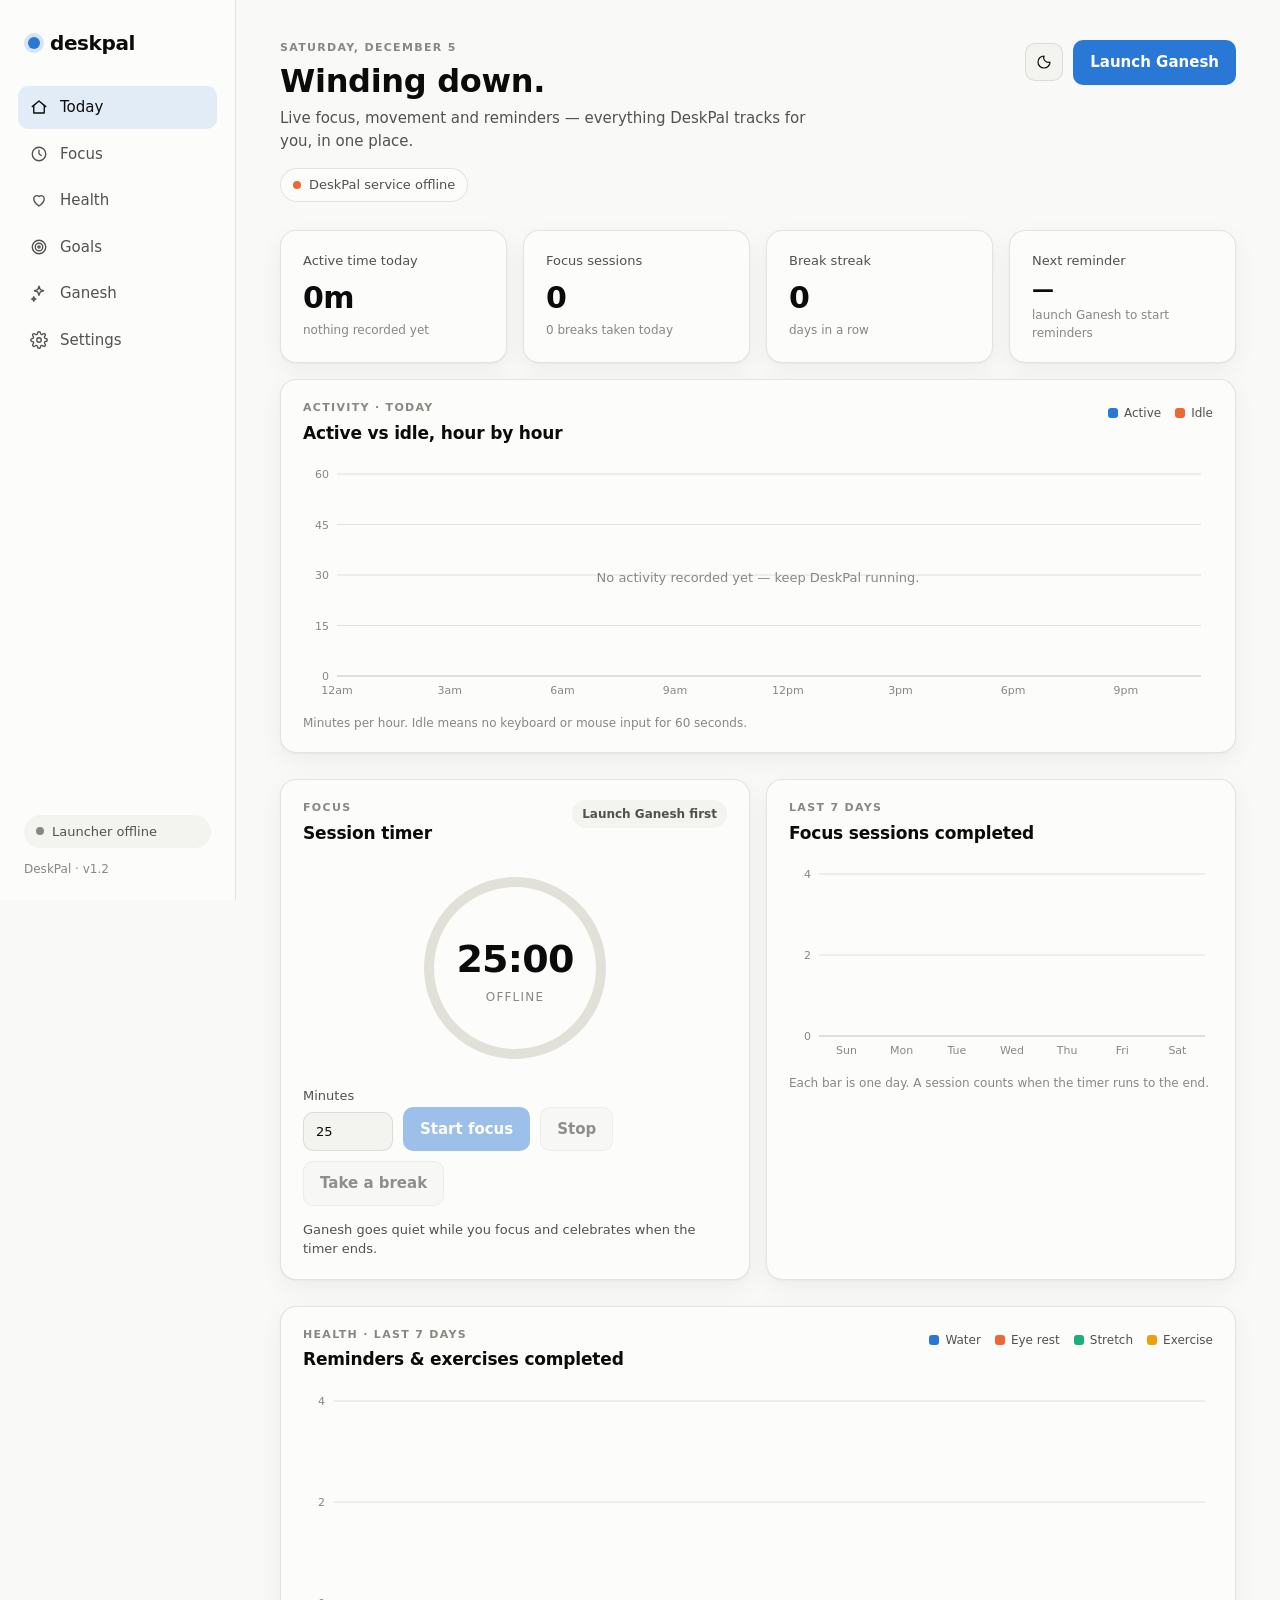
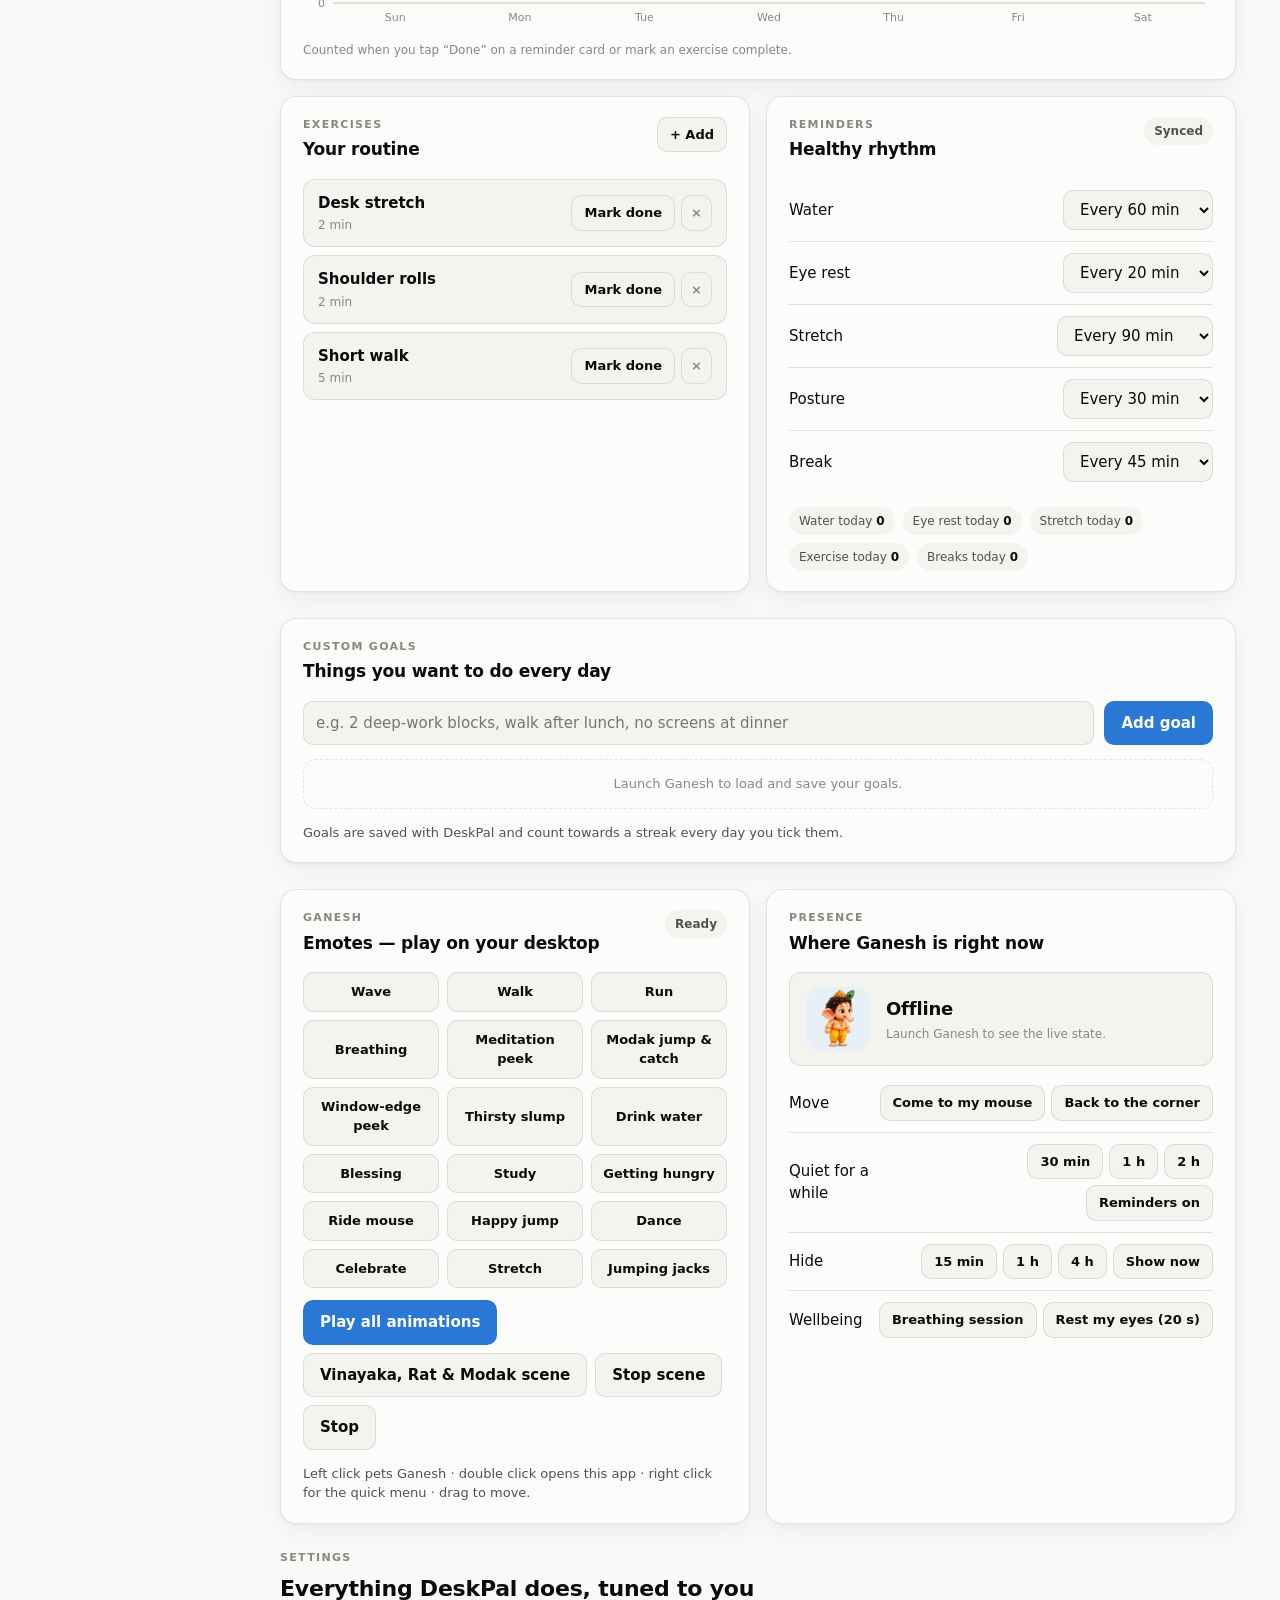
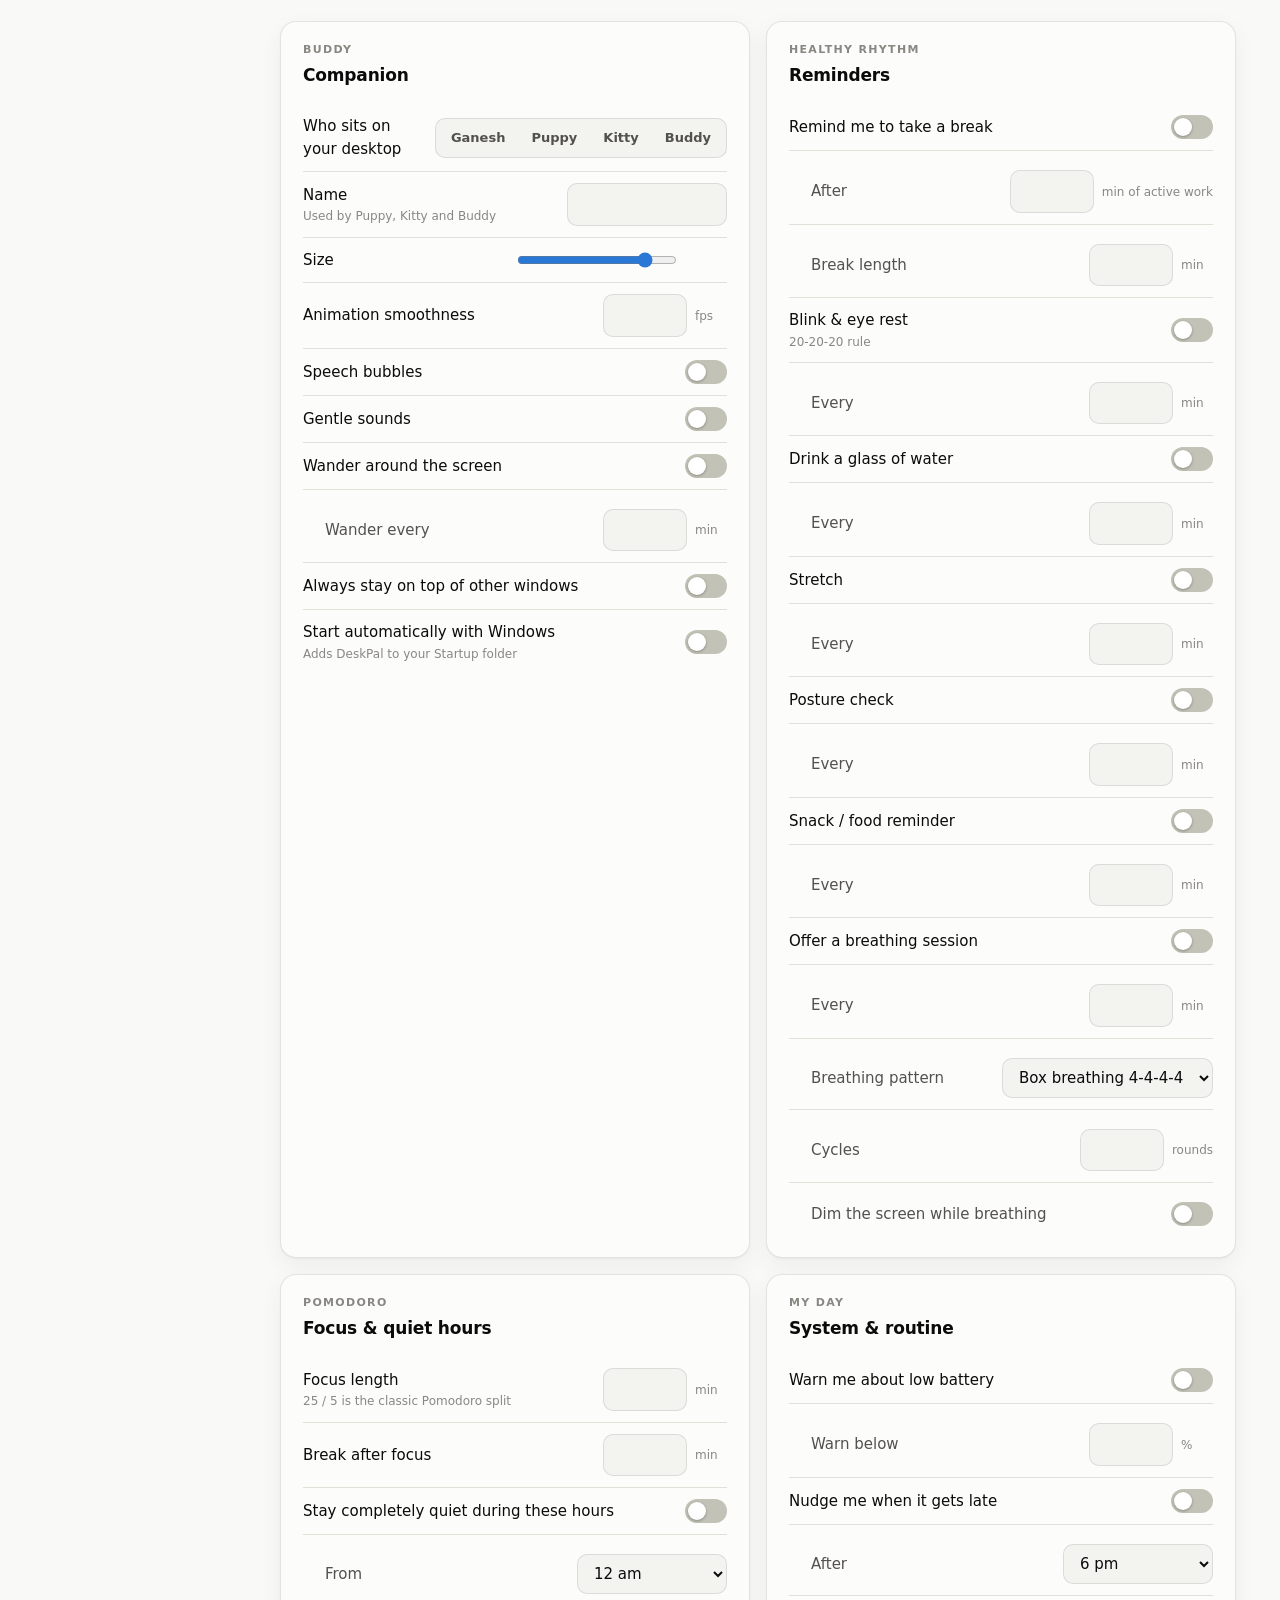
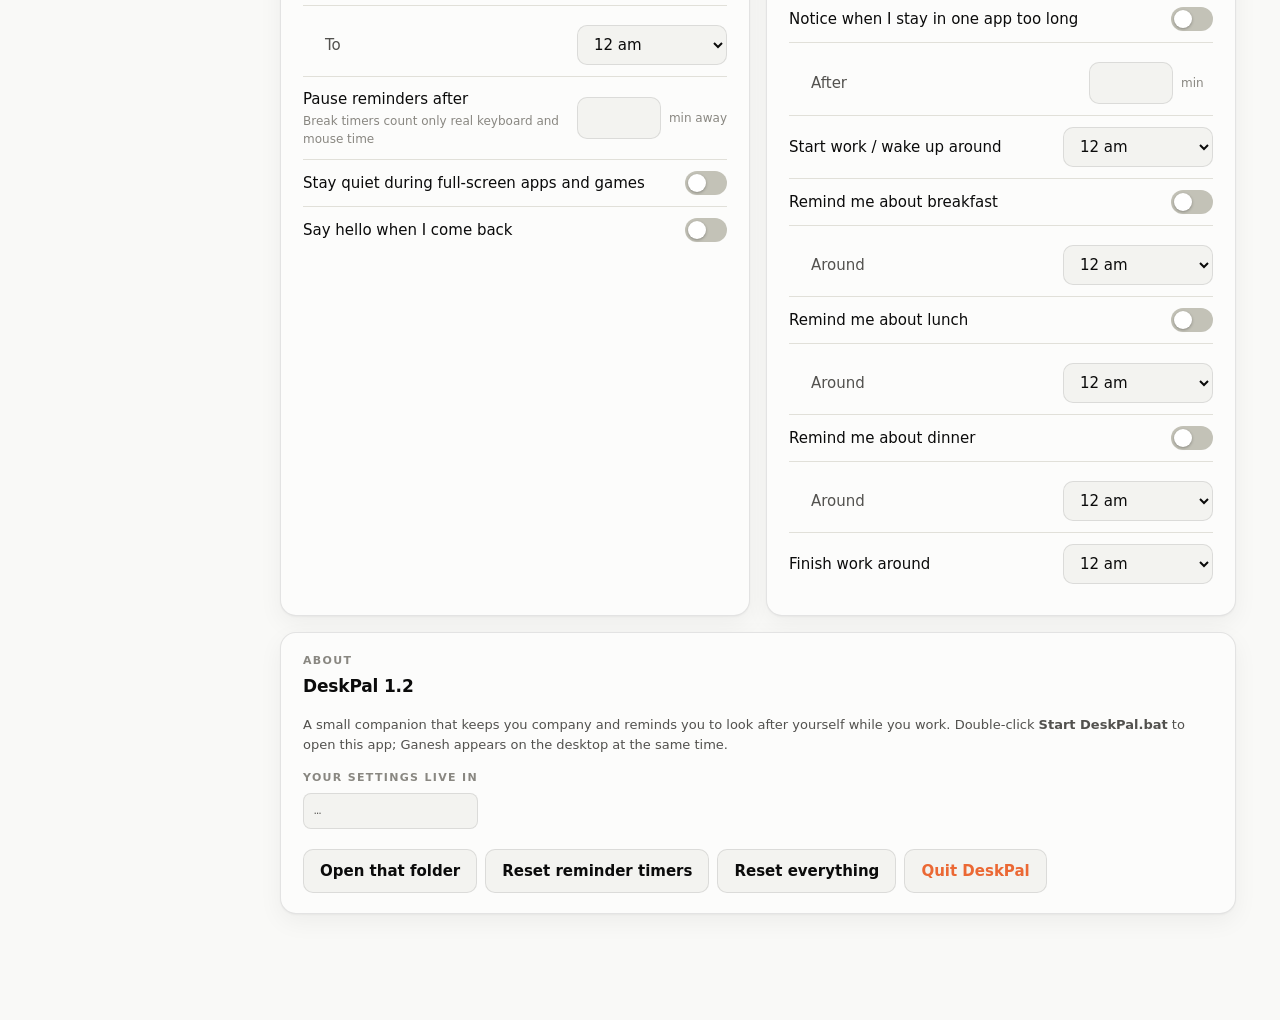
==== deskpal_dashboard.html @ 5acfa7ef "DeskPal 1.2 — real-time app window, settings page, reliability fixes - Start DeskPal.bat opens the d" ====
<!doctype html>
<html lang="en">
<head>
<meta charset="utf-8">
<meta name="viewport" content="width=device-width,initial-scale=1">
<meta name="color-scheme" content="light dark">
<title>DeskPal</title>
<link rel="stylesheet" href="deskpal_dashboard.css">
<script src="deskpal_dashboard.js" defer></script>
</head>
<body>

<aside class="side">
  <a href="#today" class="brand"><span class="brand-dot"></span>deskpal</a>
  <nav class="nav" id="nav">
    <a class="active" href="#today"><svg viewBox="0 0 24 24"><path d="M3 11.5 12 4l9 7.5"/><path d="M5 10v10h14V10"/></svg>Today</a>
    <a href="#focus"><svg viewBox="0 0 24 24"><circle cx="12" cy="12" r="9"/><path d="M12 7v5l3 2"/></svg>Focus</a>
    <a href="#health"><svg viewBox="0 0 24 24"><path d="M12 20s-7-4.5-7-10a4 4 0 0 1 7-2.5A4 4 0 0 1 19 10c0 5.5-7 10-7 10z"/></svg>Health</a>
    <a href="#goals"><svg viewBox="0 0 24 24"><circle cx="12" cy="12" r="9"/><circle cx="12" cy="12" r="5"/><circle cx="12" cy="12" r="1.5"/></svg>Goals</a>
    <a href="#companion"><svg viewBox="0 0 24 24"><path d="M12 3l1.8 4.6L18 9l-4.2 1.4L12 15l-1.8-4.6L6 9l4.2-1.4z"/><path d="M5 17l.9 2.1L8 20l-2.1.9L5 23l-.9-2.1L2 20l2.1-.9z"/></svg>Ganesh</a>
    <a href="#settings"><svg viewBox="0 0 24 24"><circle cx="12" cy="12" r="3"/><path d="M19.4 15a1.7 1.7 0 0 0 .3 1.8l.1.1a2 2 0 1 1-2.8 2.8l-.1-.1a1.7 1.7 0 0 0-1.8-.3 1.7 1.7 0 0 0-1 1.5V21a2 2 0 1 1-4 0v-.1a1.7 1.7 0 0 0-1.1-1.5 1.7 1.7 0 0 0-1.8.3l-.1.1a2 2 0 1 1-2.8-2.8l.1-.1a1.7 1.7 0 0 0 .3-1.8 1.7 1.7 0 0 0-1.5-1H3a2 2 0 1 1 0-4h.1a1.7 1.7 0 0 0 1.5-1.1 1.7 1.7 0 0 0-.3-1.8l-.1-.1a2 2 0 1 1 2.8-2.8l.1.1a1.7 1.7 0 0 0 1.8.3H9a1.7 1.7 0 0 0 1-1.5V3a2 2 0 1 1 4 0v.1a1.7 1.7 0 0 0 1 1.5 1.7 1.7 0 0 0 1.8-.3l.1-.1a2 2 0 1 1 2.8 2.8l-.1.1a1.7 1.7 0 0 0-.3 1.8V9a1.7 1.7 0 0 0 1.5 1H21a2 2 0 1 1 0 4h-.1a1.7 1.7 0 0 0-1.5 1z"/></svg>Settings</a>
  </nav>
  <div class="side-foot">
    <div class="live-pill" id="livePill"><span class="dot"></span><span id="liveText">Connecting…</span></div>
    <p class="version">DeskPal · v<span id="sideVersion">1.2</span></p>
  </div>
</aside>

<main class="main">

  <header class="top">
    <div>
      <p class="eyebrow" id="dateLine">Today</p>
      <h1 id="greeting">Good day.</h1>
      <p class="sub">Live focus, movement and reminders — everything DeskPal tracks for you, in one place.</p>
      <div class="live-strip" id="liveStrip" aria-live="polite">
        <span class="live-item" id="lsState"><i class="ls-dot"></i><span>Connecting to DeskPal…</span></span>
        <span class="live-item" id="lsNext" hidden></span>
        <span class="live-item" id="lsIdle" hidden></span>
        <span class="live-item" id="lsFocus" hidden></span>
      </div>
    </div>
    <div class="top-actions">
      <button class="btn ghost" id="themeToggle" title="Toggle light / dark"><svg viewBox="0 0 24 24"><path d="M12 3a9 9 0 1 0 9 9 7 7 0 0 1-9-9z"/></svg></button>
      <button class="btn primary" id="launch">Launch Ganesh</button>
    </div>
  </header>

  <!-- ─── TODAY ─────────────────────────────────────────────── -->
  <section id="today" class="section">
    <div class="tiles">
      <article class="tile">
        <span class="tile-label">Active time today</span>
        <b class="tile-value" id="tActive">0m</b>
        <small class="tile-foot" id="tActiveFoot">of 0m at the desk</small>
      </article>
      <article class="tile">
        <span class="tile-label">Focus sessions</span>
        <b class="tile-value" id="tFocus">0</b>
        <small class="tile-foot" id="tFocusFoot">completed today</small>
      </article>
      <article class="tile">
        <span class="tile-label">Break streak</span>
        <b class="tile-value" id="tStreak">0</b>
        <small class="tile-foot">days in a row</small>
      </article>
      <article class="tile">
        <span class="tile-label">Next reminder</span>
        <b class="tile-value tile-value-sm" id="tNext">—</b>
        <small class="tile-foot" id="tNextFoot">waiting for DeskPal</small>
      </article>
    </div>

    <article class="panel">
      <div class="panel-head">
        <div>
          <p class="eyebrow">ACTIVITY · TODAY</p>
          <h2>Active vs idle, hour by hour</h2>
        </div>
        <div class="legend" id="activityLegend">
          <span><i style="--c:var(--s1)"></i>Active</span>
          <span><i style="--c:var(--s2)"></i>Idle</span>
        </div>
      </div>
      <div class="chart" id="activityChart" role="img" aria-label="Active versus idle minutes per hour today"></div>
      <div class="chart-foot" id="activityFoot">Minutes per hour. Idle means no keyboard or mouse input for 60 seconds.</div>
    </article>
  </section>

  <!-- ─── FOCUS ─────────────────────────────────────────────── -->
  <section id="focus" class="section">
    <div class="grid-2">
      <article class="panel focus-panel">
        <div class="panel-head">
          <div>
            <p class="eyebrow">FOCUS</p>
            <h2>Session timer</h2>
          </div>
          <span class="status-chip" id="focusStatus">Idle</span>
        </div>
        <div class="ring-wrap">
          <svg class="ring" viewBox="0 0 200 200" aria-hidden="true">
            <circle class="ring-track" cx="100" cy="100" r="86"/>
            <circle class="ring-fill" id="ringFill" cx="100" cy="100" r="86"/>
          </svg>
          <div class="ring-center">
            <b id="ringTime">25:00</b>
            <small id="ringLabel">ready</small>
          </div>
        </div>
        <div class="focus-controls">
          <label class="field">Minutes
            <input id="focusMinutes" type="number" min="5" max="120" step="5" value="25">
          </label>
          <button class="btn primary" id="focusStart">Start focus</button>
          <button class="btn ghost" id="focusStop" disabled>Stop</button>
          <button class="btn ghost" id="breakStart">Take a break</button>
        </div>
        <p class="hint" id="focusHint">Ganesh goes quiet while you focus and celebrates when the timer ends.</p>
      </article>

      <article class="panel">
        <div class="panel-head">
          <div>
            <p class="eyebrow">LAST 7 DAYS</p>
            <h2>Focus sessions completed</h2>
          </div>
        </div>
        <div class="chart chart-sm" id="focusChart" role="img" aria-label="Focus sessions completed per day, last seven days"></div>
        <div class="chart-foot">Each bar is one day. A session counts when the timer runs to the end.</div>
      </article>
    </div>
  </section>

  <!-- ─── HEALTH ────────────────────────────────────────────── -->
  <section id="health" class="section">
    <article class="panel">
      <div class="panel-head">
        <div>
          <p class="eyebrow">HEALTH · LAST 7 DAYS</p>
          <h2>Reminders & exercises completed</h2>
        </div>
        <div class="legend">
          <span><i style="--c:var(--s1)"></i>Water</span>
          <span><i style="--c:var(--s2)"></i>Eye rest</span>
          <span><i style="--c:var(--s3)"></i>Stretch</span>
          <span><i style="--c:var(--s4)"></i>Exercise</span>
        </div>
      </div>
      <div class="chart" id="healthChart" role="img" aria-label="Water, eye rest, stretch and exercise completions per day, last seven days"></div>
      <div class="chart-foot">Counted when you tap “Done” on a reminder card or mark an exercise complete.</div>
    </article>

    <div class="grid-2">
      <article class="panel">
        <div class="panel-head">
          <div>
            <p class="eyebrow">EXERCISES</p>
            <h2>Your routine</h2>
          </div>
          <button class="btn ghost sm" id="addExercise">+ Add</button>
        </div>
        <div id="exerciseList" class="list"></div>
      </article>

      <article class="panel">
        <div class="panel-head">
          <div>
            <p class="eyebrow">REMINDERS</p>
            <h2>Healthy rhythm</h2>
          </div>
          <span class="status-chip" id="reminderStatus">Synced</span>
        </div>
        <div class="rows">
          <label class="row"><span>Water</span><select data-reminder="Water"><option value="30">Every 30 min</option><option value="45">Every 45 min</option><option value="60" selected>Every 60 min</option><option value="90">Every 90 min</option></select></label>
          <label class="row"><span>Eye rest</span><select data-reminder="Eye rest"><option value="20" selected>Every 20 min</option><option value="30">Every 30 min</option><option value="45">Every 45 min</option><option value="60">Every 60 min</option></select></label>
          <label class="row"><span>Stretch</span><select data-reminder="Stretch"><option value="45">Every 45 min</option><option value="60">Every 60 min</option><option value="90" selected>Every 90 min</option><option value="120">Every 120 min</option></select></label>
          <label class="row"><span>Posture</span><select data-reminder="Posture"><option value="20">Every 20 min</option><option value="30" selected>Every 30 min</option><option value="45">Every 45 min</option><option value="60">Every 60 min</option></select></label>
          <label class="row"><span>Break</span><select data-reminder="Break"><option value="30">Every 30 min</option><option value="45" selected>Every 45 min</option><option value="60">Every 60 min</option><option value="90">Every 90 min</option></select></label>
        </div>
        <div class="today-counts" id="todayCounts"></div>
      </article>
    </div>
  </section>

  <!-- ─── GOALS ─────────────────────────────────────────────── -->
  <section id="goals" class="section">
    <article class="panel">
      <div class="panel-head">
        <div>
          <p class="eyebrow">CUSTOM GOALS</p>
          <h2>Things you want to do every day</h2>
        </div>
        <span class="status-chip" id="goalStatus"></span>
      </div>
      <form class="goal-form" id="goalForm">
        <input id="goalName" maxlength="60" placeholder="e.g. 2 deep-work blocks, walk after lunch, no screens at dinner" required>
        <button class="btn primary" type="submit">Add goal</button>
      </form>
      <div id="goalList" class="list"></div>
      <p class="hint">Goals are saved with DeskPal and count towards a streak every day you tick them.</p>
    </article>
  </section>

  <!-- ─── COMPANION ─────────────────────────────────────────── -->
  <section id="companion" class="section">
    <div class="grid-2">
      <article class="panel">
        <div class="panel-head">
          <div>
            <p class="eyebrow">GANESH</p>
            <h2>Emotes — play on your desktop</h2>
          </div>
          <span class="status-chip" id="actionStatus">Ready</span>
        </div>
        <div class="actions emote-grid">
          <button class="btn ghost" data-emote="wave">Wave</button>
          <button class="btn ghost" data-emote="walk">Walk</button>
          <button class="btn ghost" data-emote="run">Run</button>
          <button class="btn ghost" data-emote="breathe_cycle">Breathing</button>
          <button class="btn ghost" data-emote="meditation_peek">Meditation peek</button>
          <button class="btn ghost" data-emote="laddu">Modak jump &amp; catch</button>
          <button class="btn ghost" data-emote="window_peek">Window-edge peek</button>
          <button class="btn ghost" data-emote="water_slump">Thirsty slump</button>
          <button class="btn ghost" data-emote="drink_water">Drink water</button>
          <button class="btn ghost" data-emote="bless_cycle">Blessing</button>
          <button class="btn ghost" data-emote="study_cycle">Study</button>
          <button class="btn ghost" data-emote="hungry">Getting hungry</button>
          <button class="btn ghost" data-emote="mouse_ride">Ride mouse</button>
          <button class="btn ghost" data-emote="happy_jump">Happy jump</button>
          <button class="btn ghost" data-emote="dance">Dance</button>
          <button class="btn ghost" data-emote="celebrate">Celebrate</button>
          <button class="btn ghost" data-emote="stretch">Stretch</button>
          <button class="btn ghost" data-emote="jumping_jacks">Jumping jacks</button>
        </div>
        <div class="actions" style="margin-top:12px">
          <button class="btn primary" data-emote="play_all">Play all animations</button>
          <button class="btn ghost" data-action="scene">Vinayaka, Rat &amp; Modak scene</button>
          <button class="btn ghost" data-action="scene_stop">Stop scene</button>
          <button class="btn ghost" data-emote="stop">Stop</button>
        </div>
        <p class="hint">Left click pets Ganesh · double click opens this app · right click for the quick menu · drag to move.</p>
      </article>

      <article class="panel">
        <div class="panel-head">
          <div>
            <p class="eyebrow">PRESENCE</p>
            <h2>Where Ganesh is right now</h2>
          </div>
          <span class="status-chip" id="presenceStatus"></span>
        </div>
        <div class="presence" id="presence">
          <div class="presence-avatar" id="presenceAvatar"></div>
          <div>
            <b id="presenceState">Offline</b>
            <small id="presenceFoot">Launch Ganesh to see the live state.</small>
          </div>
        </div>
        <div class="rows">
          <div class="row"><span>Move</span><span class="btn-group"><button class="btn ghost sm" data-action="come_here">Come to my mouse</button><button class="btn ghost sm" data-action="go_home">Back to the corner</button></span></div>
          <div class="row"><span>Quiet for a while</span><span class="btn-group"><button class="btn ghost sm" data-action="snooze" data-minutes="30">30 min</button><button class="btn ghost sm" data-action="snooze" data-minutes="60">1 h</button><button class="btn ghost sm" data-action="snooze" data-minutes="120">2 h</button><button class="btn ghost sm" data-action="snooze_off">Reminders on</button></span></div>
          <div class="row"><span>Hide</span><span class="btn-group"><button class="btn ghost sm" data-action="hide" data-minutes="15">15 min</button><button class="btn ghost sm" data-action="hide" data-minutes="60">1 h</button><button class="btn ghost sm" data-action="hide" data-minutes="240">4 h</button><button class="btn ghost sm" data-action="show">Show now</button></span></div>
          <div class="row"><span>Wellbeing</span><span class="btn-group"><button class="btn ghost sm" data-action="breathe">Breathing session</button><button class="btn ghost sm" data-action="eye_rest">Rest my eyes (20 s)</button></span></div>
        </div>
      </article>
    </div>
  </section>

  <!-- ─── SETTINGS ──────────────────────────────────────────── -->
  <section id="settings" class="section">
    <div class="section-head">
      <div>
        <p class="eyebrow">SETTINGS</p>
        <h2>Everything DeskPal does, tuned to you</h2>
      </div>
      <span class="status-chip" id="settingsStatus"></span>
    </div>
    <div class="grid-2" id="settingsGrid"></div>

    <article class="panel">
      <div class="panel-head">
        <div>
          <p class="eyebrow">ABOUT</p>
          <h2>DeskPal <span id="aboutVersion">1.2</span></h2>
        </div>
        <span class="status-chip" id="aboutStatus"></span>
      </div>
      <p class="hint" style="margin-top:0">A small companion that keeps you company and reminds you to look after yourself while you work. Double-click <b>Start DeskPal.bat</b> to open this app; Ganesh appears on the desktop at the same time.</p>
      <div class="about-grid">
        <div>
          <p class="eyebrow">YOUR SETTINGS LIVE IN</p>
          <code class="path" id="aboutPath">…</code>
        </div>
        <div class="actions">
          <button class="btn ghost" data-action="open_folder">Open that folder</button>
          <button class="btn ghost" data-action="reset_timers">Reset reminder timers</button>
          <button class="btn ghost" id="resetAll">Reset everything</button>
          <button class="btn ghost danger" id="quitApp">Quit DeskPal</button>
        </div>
      </div>
    </article>
  </section>

</main>

<dialog id="dialog">
  <form method="dialog">
    <h2>Add an exercise</h2>
    <label class="field">Name <input id="name" maxlength="40" placeholder="e.g. Shoulder rolls" required></label>
    <label class="field">Minutes <input id="minutes" type="number" min="1" max="120" value="2" required></label>
    <menu>
      <button value="cancel" class="btn ghost">Cancel</button>
      <button id="save" value="default" class="btn primary">Add exercise</button>
    </menu>
  </form>
</dialog>

<dialog id="confirm">
  <form method="dialog">
    <h2 id="confirmTitle">Are you sure?</h2>
    <p class="hint" id="confirmText" style="margin-top:0"></p>
    <menu>
      <button value="cancel" class="btn ghost">Cancel</button>
      <button id="confirmOk" value="ok" class="btn primary">Yes</button>
    </menu>
  </form>
</dialog>

<div class="toast" id="toast" hidden></div>
<div class="tooltip" id="tooltip" hidden></div>

</body>
</html>
---- deskpal_dashboard.css ----
:root {
  color-scheme: light;
  --page: #f9f9f7;
  --surface: #fcfcfb;
  --surface-2: #f3f3f0;
  --ink: #0b0b0b;
  --ink-2: #52514e;
  --muted: #898781;
  --grid: #e1e0d9;
  --axis: #c3c2b7;
  --ring: rgba(11, 11, 11, 0.10);
  --accent: #2a78d6;
  --accent-ink: #ffffff;
  --good: #0ca30c;
  --good-text: #006300;
  --warn: #fab219;
  --s1: #2a78d6;
  --s2: #eb6834;
  --s3: #1baf7a;
  --s4: #eda100;
  --shadow: 0 1px 2px rgba(11, 11, 11, .04), 0 8px 24px rgba(11, 11, 11, .05);
  --radius: 16px;
}
@media (prefers-color-scheme: dark) {
  :root:not([data-theme="light"]) {
    color-scheme: dark;
    --page: #0d0d0d;
    --surface: #1a1a19;
    --surface-2: #232322;
    --ink: #ffffff;
    --ink-2: #c3c2b7;
    --muted: #898781;
    --grid: #2c2c2a;
    --axis: #383835;
    --ring: rgba(255, 255, 255, 0.10);
    --accent: #3987e5;
    --good-text: #0ca30c;
    --s1: #3987e5;
    --s2: #d95926;
    --s3: #199e70;
    --s4: #c98500;
    --shadow: 0 1px 2px rgba(0, 0, 0, .4), 0 8px 24px rgba(0, 0, 0, .35);
  }
}
:root[data-theme="dark"] {
  color-scheme: dark;
  --page: #0d0d0d;
  --surface: #1a1a19;
  --surface-2: #232322;
  --ink: #ffffff;
  --ink-2: #c3c2b7;
  --muted: #898781;
  --grid: #2c2c2a;
  --axis: #383835;
  --ring: rgba(255, 255, 255, 0.10);
  --accent: #3987e5;
  --good-text: #0ca30c;
  --s1: #3987e5;
  --s2: #d95926;
  --s3: #199e70;
  --s4: #c98500;
  --shadow: 0 1px 2px rgba(0, 0, 0, .4), 0 8px 24px rgba(0, 0, 0, .35);
}

* { box-sizing: border-box; }
html { scroll-behavior: smooth; }
body {
  margin: 0;
  background: var(--page);
  color: var(--ink);
  font: 15px/1.5 system-ui, -apple-system, "Segoe UI", Roboto, sans-serif;
  -webkit-font-smoothing: antialiased;
  display: flex;
  min-height: 100vh;
}
h1, h2, h3 { margin: 0; letter-spacing: -0.01em; }
h1 { font-size: 32px; font-weight: 650; line-height: 1.15; }
h2 { font-size: 17px; font-weight: 600; }
p { margin: 0; }
button, input, select { font: inherit; color: inherit; }
svg { display: block; }

/* ─── sidebar ─────────────────────────────────────────────── */
.side {
  width: 236px;
  position: fixed;
  inset: 0 auto 0 0;
  padding: 28px 18px 22px;
  background: var(--surface);
  border-right: 1px solid var(--ring);
  display: flex;
  flex-direction: column;
  gap: 28px;
}
.brand {
  display: flex; align-items: center; gap: 10px;
  padding: 0 10px;
  color: var(--ink); text-decoration: none;
  font-size: 20px; font-weight: 700; letter-spacing: -0.02em;
}
.brand-dot { width: 12px; height: 12px; border-radius: 50%; background: var(--accent); box-shadow: 0 0 0 4px color-mix(in srgb, var(--accent) 18%, transparent); }
.nav { display: grid; gap: 4px; }
.nav a {
  display: flex; align-items: center; gap: 12px;
  padding: 10px 12px; border-radius: 10px;
  color: var(--ink-2); text-decoration: none; font-weight: 500;
  transition: background .15s, color .15s;
}
.nav a svg { width: 18px; height: 18px; fill: none; stroke: currentColor; stroke-width: 1.8; stroke-linecap: round; stroke-linejoin: round; }
.nav a:hover { background: var(--surface-2); color: var(--ink); }
.nav a.active { background: color-mix(in srgb, var(--accent) 12%, transparent); color: var(--ink); }
.side-foot { margin-top: auto; display: grid; gap: 12px; padding: 0 6px; }
.live-pill {
  display: inline-flex; align-items: center; gap: 8px;
  padding: 7px 12px; border-radius: 999px;
  background: var(--surface-2); font-size: 13px; color: var(--ink-2);
}
.live-pill .dot { width: 8px; height: 8px; border-radius: 50%; background: var(--muted); }
.live-pill.on .dot { background: var(--good); box-shadow: 0 0 0 3px color-mix(in srgb, var(--good) 25%, transparent); }
.live-pill.idle .dot { background: var(--warn); }
.version { font-size: 12px; color: var(--muted); }

/* ─── main ────────────────────────────────────────────────── */
.main { margin-left: 236px; width: calc(100% - 236px); padding: 40px 44px 80px; max-width: 1240px; }
.top { display: flex; justify-content: space-between; align-items: flex-start; gap: 24px; margin-bottom: 28px; }
.top-actions { display: flex; gap: 10px; align-items: center; flex-shrink: 0; }
.eyebrow { font-size: 11px; font-weight: 600; letter-spacing: .12em; color: var(--muted); text-transform: uppercase; margin-bottom: 6px; }
.sub, .hint { color: var(--ink-2); }
.sub { margin-top: 8px; max-width: 560px; }
.hint { font-size: 13px; margin-top: 14px; }
.section { scroll-margin-top: 24px; margin-bottom: 26px; display: grid; gap: 16px; }
.grid-2 { display: grid; grid-template-columns: 1fr 1fr; gap: 16px; }

/* ─── buttons ─────────────────────────────────────────────── */
.btn {
  border: 1px solid transparent; border-radius: 10px;
  padding: 10px 16px; font-weight: 600; cursor: pointer;
  transition: background .15s, transform .05s, opacity .15s;
  display: inline-flex; align-items: center; gap: 8px;
}
.btn:active { transform: translateY(1px); }
.btn:disabled { opacity: .45; cursor: not-allowed; transform: none; }
.btn.primary { background: var(--accent); color: var(--accent-ink); }
.btn.primary:hover:not(:disabled) { filter: brightness(1.08); }
.btn.ghost { background: var(--surface-2); color: var(--ink); border-color: var(--ring); }
.btn.ghost:hover:not(:disabled) { background: color-mix(in srgb, var(--surface-2) 70%, var(--ring)); }
.btn.sm { padding: 7px 12px; font-size: 13px; }
.btn svg { width: 16px; height: 16px; fill: none; stroke: currentColor; stroke-width: 1.8; stroke-linecap: round; stroke-linejoin: round; }
#themeToggle { padding: 10px; }

/* ─── tiles ───────────────────────────────────────────────── */
.tiles { display: grid; grid-template-columns: repeat(4, 1fr); gap: 16px; }
.tile, .panel {
  background: var(--surface);
  border: 1px solid var(--ring);
  border-radius: var(--radius);
  padding: 20px 22px;
  box-shadow: var(--shadow);
}
.tile { display: grid; gap: 4px; }
.tile-label { font-size: 13px; color: var(--ink-2); font-weight: 500; }
.tile-value { font-size: 30px; font-weight: 650; letter-spacing: -0.02em; line-height: 1.1; margin-top: 4px; }
.tile-value-sm { font-size: 22px; }
.tile-foot { font-size: 12px; color: var(--muted); }

/* ─── panels & charts ─────────────────────────────────────── */
.panel-head { display: flex; justify-content: space-between; align-items: flex-start; gap: 16px; margin-bottom: 16px; }
.panel-head .eyebrow { margin-bottom: 4px; }
.legend { display: flex; flex-wrap: wrap; gap: 6px 14px; font-size: 12px; color: var(--ink-2); padding-top: 4px; }
.legend i { display: inline-block; width: 10px; height: 10px; border-radius: 3px; background: var(--c); margin-right: 6px; vertical-align: -1px; }
.chart { width: 100%; height: 240px; position: relative; }
.chart-sm { height: 200px; }
.chart svg { width: 100%; height: 100%; overflow: visible; }
.chart text { fill: var(--muted); font-size: 11px; font-family: inherit; font-variant-numeric: tabular-nums; }
.chart .grid { stroke: var(--grid); stroke-width: 1; }
.chart .axis { stroke: var(--axis); stroke-width: 1; }
.chart .bar { rx: 3; transition: opacity .12s; }
.chart .bar-gap { stroke: var(--surface); stroke-width: 2; }
.chart .area { opacity: .16; }
.chart .line { fill: none; stroke-width: 2; stroke-linejoin: round; stroke-linecap: round; }
.chart .marker { stroke: var(--surface); stroke-width: 2; }
.chart .hit { fill: transparent; }
.chart .crosshair { stroke: var(--axis); stroke-width: 1; stroke-dasharray: 3 3; }
.chart .empty { fill: var(--muted); font-size: 13px; text-anchor: middle; }
.chart-foot { font-size: 12px; color: var(--muted); margin-top: 12px; }
.status-chip { font-size: 12px; font-weight: 600; color: var(--ink-2); background: var(--surface-2); padding: 5px 10px; border-radius: 999px; white-space: nowrap; }
.status-chip.on { color: var(--good-text); background: color-mix(in srgb, var(--good) 14%, transparent); }
.status-chip.warn { color: var(--ink); background: color-mix(in srgb, var(--warn) 22%, transparent); }
.status-chip:empty { display: none; }

.tooltip {
  position: fixed; z-index: 30; pointer-events: none;
  background: var(--ink); color: var(--page);
  padding: 8px 10px; border-radius: 8px; font-size: 12px; line-height: 1.4;
  box-shadow: 0 6px 20px rgba(0,0,0,.25); max-width: 220px;
  transform: translate(-50%, calc(-100% - 10px));
}
.tooltip b { font-weight: 600; }
.tooltip[hidden] { display: none; }

/* ─── focus ring ──────────────────────────────────────────── */
.focus-panel { display: grid; }
.ring-wrap { position: relative; width: 200px; height: 200px; margin: 6px auto 18px; }
.ring { width: 100%; height: 100%; transform: rotate(-90deg); }
.ring-track { fill: none; stroke: var(--grid); stroke-width: 10; }
.ring-fill { fill: none; stroke: var(--accent); stroke-width: 10; stroke-linecap: round; stroke-dasharray: 540.35; stroke-dashoffset: 540.35; transition: stroke-dashoffset .6s ease; }
.ring-fill.break { stroke: var(--s3); }
.ring-center { position: absolute; inset: 0; display: grid; place-content: center; text-align: center; }
.ring-center b { font-size: 38px; font-weight: 650; letter-spacing: -0.02em; font-variant-numeric: tabular-nums; }
.ring-center small { color: var(--muted); font-size: 12px; text-transform: uppercase; letter-spacing: .1em; }
.focus-controls { display: flex; flex-wrap: wrap; gap: 10px; align-items: flex-end; }
.field { display: grid; gap: 6px; font-size: 13px; font-weight: 500; color: var(--ink-2); }
.field input { width: 90px; }
input, select {
  padding: 9px 12px; border: 1px solid var(--ring); border-radius: 10px;
  background: var(--surface-2); color: var(--ink); outline: none;
}
input:focus, select:focus { border-color: var(--accent); box-shadow: 0 0 0 3px color-mix(in srgb, var(--accent) 20%, transparent); }

/* ─── lists ───────────────────────────────────────────────── */
.list { display: grid; gap: 8px; }
.item {
  display: flex; justify-content: space-between; align-items: center; gap: 12px;
  padding: 12px 14px; border: 1px solid var(--ring); border-radius: 12px;
  background: var(--surface-2);
  transition: background .15s;
}
.item.done { background: color-mix(in srgb, var(--good) 10%, var(--surface)); border-color: color-mix(in srgb, var(--good) 30%, var(--ring)); }
.item strong { display: block; font-weight: 600; }
.item small { display: block; color: var(--muted); font-size: 12px; margin-top: 2px; }
.item-actions { display: flex; gap: 6px; flex-shrink: 0; }
.item .btn { padding: 7px 12px; font-size: 13px; }
.item .btn.done-btn { background: color-mix(in srgb, var(--good) 16%, transparent); color: var(--good-text); border-color: transparent; }
.item .btn.del { padding: 7px 9px; color: var(--muted); }
.empty-list { color: var(--muted); font-size: 13px; padding: 14px; text-align: center; border: 1px dashed var(--ring); border-radius: 12px; }
.streak-badge { font-size: 11px; font-weight: 600; color: var(--ink-2); background: var(--surface); border: 1px solid var(--ring); padding: 2px 8px; border-radius: 999px; margin-left: 8px; vertical-align: 1px; }

.rows { display: grid; }
.row { display: flex; justify-content: space-between; align-items: center; padding: 11px 0; border-bottom: 1px solid var(--grid); font-weight: 500; }
.row:last-child { border-bottom: 0; }
.row select { min-width: 150px; }
.today-counts { display: flex; flex-wrap: wrap; gap: 8px; margin-top: 14px; }
.today-counts span { font-size: 12px; color: var(--ink-2); background: var(--surface-2); padding: 5px 10px; border-radius: 999px; }
.today-counts b { color: var(--ink); }

.goal-form { display: flex; gap: 10px; margin-bottom: 14px; }
.goal-form input { flex: 1; }
.actions { display: flex; flex-wrap: wrap; gap: 8px; }

/* ─── dialog ──────────────────────────────────────────────── */
dialog { border: 1px solid var(--ring); border-radius: var(--radius); background: var(--surface); color: var(--ink); box-shadow: 0 24px 80px rgba(0,0,0,.35); padding: 24px; width: min(400px, 92vw); }
dialog::backdrop { background: rgba(0,0,0,.4); backdrop-filter: blur(2px); }
dialog h2 { margin-bottom: 14px; }
dialog .field { margin-bottom: 12px; }
dialog .field input { width: 100%; }
menu { padding: 0; margin: 18px 0 0; display: flex; justify-content: flex-end; gap: 8px; }

/* ─── responsive ──────────────────────────────────────────── */
@media (max-width: 960px) {
  .tiles { grid-template-columns: repeat(2, 1fr); }
  .grid-2 { grid-template-columns: 1fr; }
}
@media (max-width: 760px) {
  body { display: block; }
  .side { position: static; width: 100%; flex-direction: row; align-items: center; padding: 14px 16px; gap: 12px; border-right: 0; border-bottom: 1px solid var(--ring); overflow-x: auto; }
  .nav { grid-auto-flow: column; }
  .nav a { padding: 8px 10px; font-size: 13px; }
  .side-foot { margin-top: 0; margin-left: auto; }
  .version { display: none; }
  .main { margin: 0; width: 100%; padding: 22px 16px 60px; }
  .top { flex-direction: column; }
  h1 { font-size: 26px; }
  .tiles { grid-template-columns: 1fr 1fr; }
  .tile-value { font-size: 24px; }
  .row select { min-width: 120px; }
  .goal-form { flex-direction: column; }
}
@media (max-width: 480px) {
  .tiles { grid-template-columns: 1fr; }
}
@media (prefers-reduced-motion: reduce) {
  html { scroll-behavior: auto; }
  .ring-fill { transition: none; }
}

/* ─── live strip (header) ─────────────────────────────────── */
.live-strip { display: flex; flex-wrap: wrap; gap: 8px; margin-top: 16px; }
.live-item {
  display: inline-flex; align-items: center; gap: 8px;
  padding: 6px 12px; border-radius: 999px; font-size: 13px; font-weight: 500;
  background: var(--surface); border: 1px solid var(--ring); color: var(--ink-2);
  font-variant-numeric: tabular-nums;
}
.live-item b { color: var(--ink); font-weight: 600; }
.live-item[hidden] { display: none; }
.ls-dot { width: 8px; height: 8px; border-radius: 50%; background: var(--muted); flex-shrink: 0; }
.live-item.on .ls-dot { background: var(--good); box-shadow: 0 0 0 3px color-mix(in srgb, var(--good) 22%, transparent); animation: pulse 2s ease-in-out infinite; }
.live-item.idle .ls-dot { background: var(--warn); }
.live-item.off .ls-dot { background: var(--s2); }
@keyframes pulse { 0%, 100% { box-shadow: 0 0 0 3px color-mix(in srgb, var(--good) 22%, transparent); } 50% { box-shadow: 0 0 0 6px color-mix(in srgb, var(--good) 8%, transparent); } }

/* ─── companion ───────────────────────────────────────────── */
.emote-grid { display: grid; grid-template-columns: repeat(3, 1fr); gap: 8px; }
.emote-grid .btn { justify-content: center; padding: 9px 10px; font-size: 13px; }
.emote-grid .btn.playing { border-color: var(--accent); background: color-mix(in srgb, var(--accent) 12%, transparent); }
.btn-group { display: flex; flex-wrap: wrap; gap: 6px; justify-content: flex-end; }
.presence { display: flex; align-items: center; gap: 16px; padding: 14px 16px; border: 1px solid var(--ring); border-radius: 12px; background: var(--surface-2); margin-bottom: 8px; }
.presence-avatar { width: 64px; height: 64px; border-radius: 16px; background: color-mix(in srgb, var(--accent) 10%, var(--surface)); display: grid; place-items: center; overflow: hidden; flex-shrink: 0; }
.presence-avatar img { width: 100%; height: 100%; object-fit: contain; }
.presence b { display: block; font-size: 18px; font-weight: 650; letter-spacing: -0.01em; }
.presence small { color: var(--muted); font-size: 12px; }
.presence.on .presence-avatar { background: color-mix(in srgb, var(--good) 14%, var(--surface)); }
.btn.danger { color: var(--s2); }
.btn.danger:hover:not(:disabled) { background: color-mix(in srgb, var(--s2) 12%, transparent); }

/* ─── settings ────────────────────────────────────────────── */
.section-head { display: flex; justify-content: space-between; align-items: flex-start; gap: 16px; }
.section-head h2 { font-size: 22px; font-weight: 650; }
.srows { display: grid; }
.srow {
  display: flex; justify-content: space-between; align-items: center; gap: 16px;
  padding: 11px 0; border-bottom: 1px solid var(--grid);
}
.srow:last-child { border-bottom: 0; }
.srow > label, .srow > .slabel { font-weight: 500; }
.srow small { display: block; color: var(--muted); font-size: 12px; font-weight: 400; margin-top: 1px; }
.srow.sub { padding-left: 22px; }
.srow.sub > label { color: var(--ink-2); font-weight: 400; }
.srow.disabled { opacity: .5; }
.sctl { display: flex; align-items: center; gap: 8px; flex-shrink: 0; }
.sctl input[type=number] { width: 84px; text-align: center; }
.sctl input[type=text] { width: 160px; }
.sctl select { min-width: 150px; }
.sctl .unit { font-size: 12px; color: var(--muted); white-space: nowrap; min-width: 32px; }
.sctl .val { font-size: 12px; color: var(--ink-2); font-variant-numeric: tabular-nums; min-width: 40px; text-align: right; }
.sctl input[type=range] { width: 160px; padding: 0; background: transparent; border: 0; box-shadow: none; accent-color: var(--accent); }
.sctl input[type=range]:focus { box-shadow: none; }
.switch { position: relative; width: 42px; height: 24px; flex-shrink: 0; }
.switch input { position: absolute; opacity: 0; width: 100%; height: 100%; margin: 0; cursor: pointer; }
.switch i { position: absolute; inset: 0; border-radius: 999px; background: var(--axis); transition: background .15s; }
.switch i::after { content: ""; position: absolute; top: 3px; left: 3px; width: 18px; height: 18px; border-radius: 50%; background: #fff; box-shadow: 0 1px 3px rgba(0,0,0,.3); transition: transform .15s; }
.switch input:checked + i { background: var(--accent); }
.switch input:checked + i::after { transform: translateX(18px); }
.switch input:focus-visible + i { box-shadow: 0 0 0 3px color-mix(in srgb, var(--accent) 30%, transparent); }
.seg { display: inline-flex; padding: 3px; border-radius: 10px; background: var(--surface-2); border: 1px solid var(--ring); gap: 2px; }
.seg button { border: 0; background: transparent; padding: 6px 12px; border-radius: 8px; font-weight: 600; font-size: 13px; color: var(--ink-2); cursor: pointer; }
.seg button.active { background: var(--surface); color: var(--ink); box-shadow: var(--shadow); }
.about-grid { display: flex; justify-content: space-between; gap: 20px; align-items: flex-end; margin-top: 16px; flex-wrap: wrap; }
.path { display: block; font: 12px/1.5 ui-monospace, Consolas, monospace; color: var(--ink-2); background: var(--surface-2); border: 1px solid var(--ring); padding: 8px 10px; border-radius: 8px; word-break: break-all; max-width: 480px; }
.panel.saved { border-color: color-mix(in srgb, var(--good) 40%, var(--ring)); }

/* ─── toast ───────────────────────────────────────────────── */
.toast {
  position: fixed; left: 50%; bottom: 28px; transform: translateX(-50%); z-index: 40;
  background: var(--ink); color: var(--page); padding: 11px 16px; border-radius: 12px;
  font-size: 13px; font-weight: 500; box-shadow: 0 10px 30px rgba(0,0,0,.3); max-width: min(520px, 90vw);
}
.toast[hidden] { display: none; }

@media (max-width: 960px) {
  .emote-grid { grid-template-columns: repeat(2, 1fr); }
}
@media (max-width: 760px) {
  .srow { flex-direction: column; align-items: flex-start; gap: 8px; }
  .sctl { width: 100%; justify-content: flex-start; }
  .btn-group { justify-content: flex-start; }
  .row { flex-wrap: wrap; gap: 8px; }
  .live-strip { gap: 6px; }
  .live-item { font-size: 12px; padding: 5px 10px; }
}
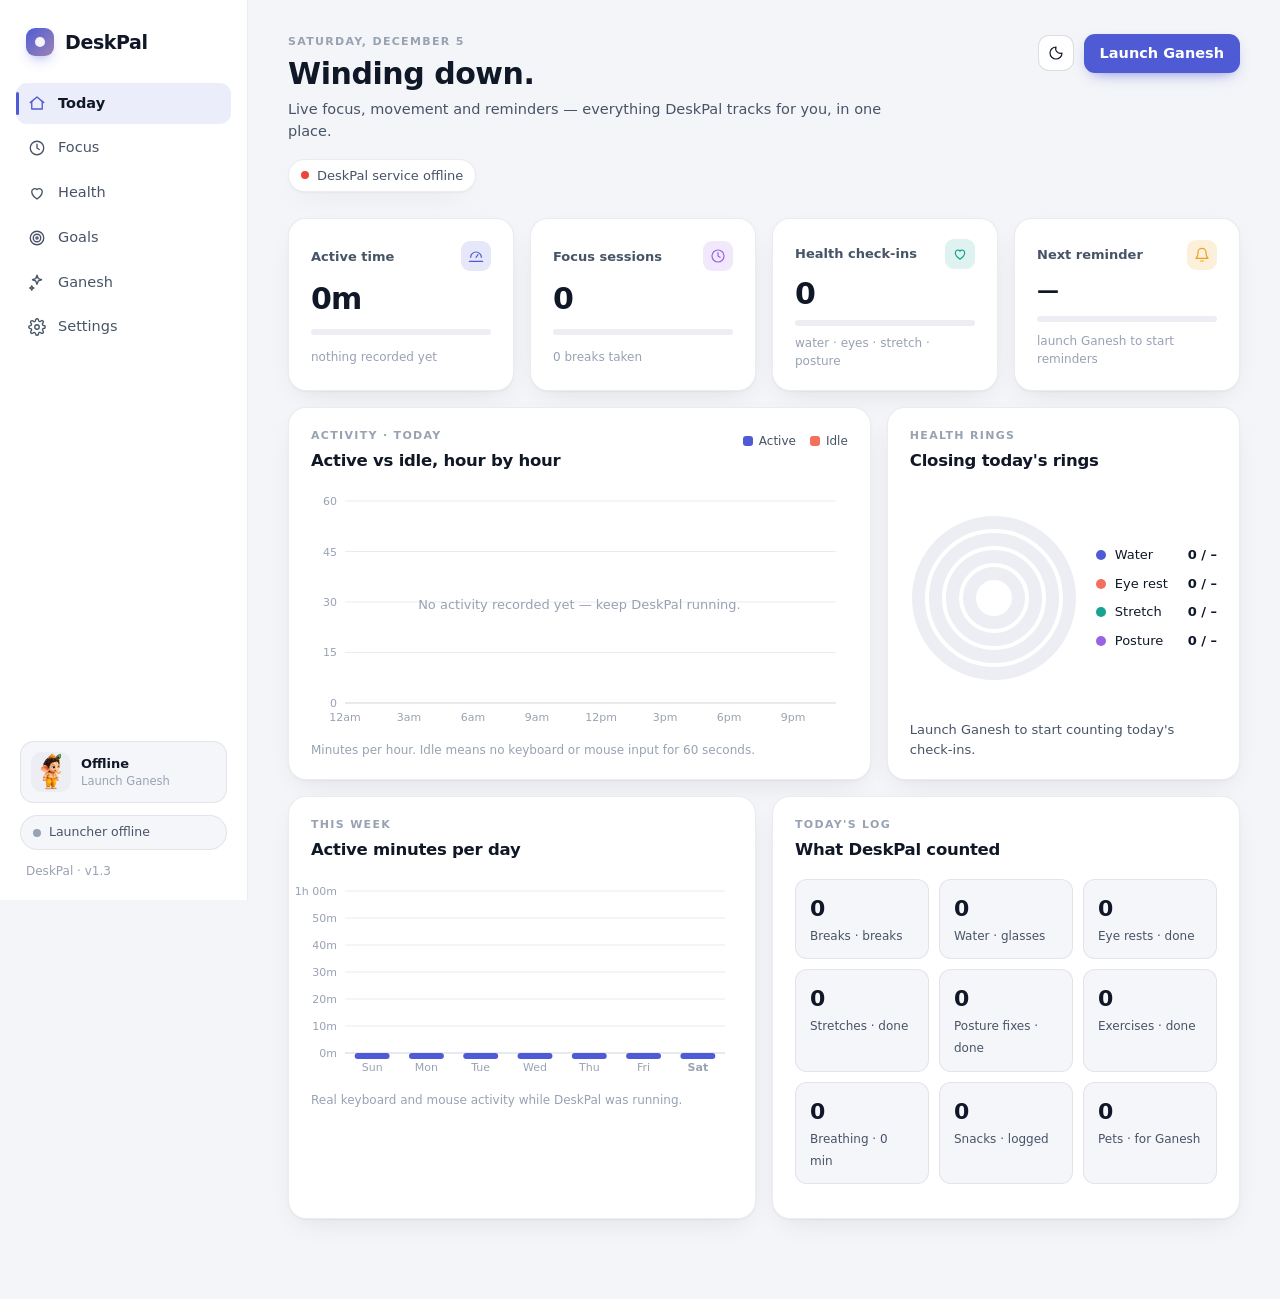
==== commit 4a552fdd: "DeskPal 1.3 — health your way: premium multi-page app, custom reminders, targets Engine - Daily heal" ====
--- a/deskpal_dashboard.html
+++ b/deskpal_dashboard.html
@@ -5,34 +5,39 @@
 <meta name="viewport" content="width=device-width,initial-scale=1">
 <meta name="color-scheme" content="light dark">
 <title>DeskPal</title>
+<link rel="icon" href="data:image/svg+xml,%3Csvg xmlns=%27http://www.w3.org/2000/svg%27 viewBox=%270 0 32 32%27%3E%3Crect width=%2732%27 height=%2732%27 rx=%279%27 fill=%27%234f5bd5%27/%3E%3Ccircle cx=%2716%27 cy=%2716%27 r=%276%27 fill=%27white%27/%3E%3C/svg%3E">
 <link rel="stylesheet" href="deskpal_dashboard.css">
 <script src="deskpal_dashboard.js" defer></script>
 </head>
-<body>
+<body data-view="today">
 
 <aside class="side">
-  <a href="#today" class="brand"><span class="brand-dot"></span>deskpal</a>
-  <nav class="nav" id="nav">
-    <a class="active" href="#today"><svg viewBox="0 0 24 24"><path d="M3 11.5 12 4l9 7.5"/><path d="M5 10v10h14V10"/></svg>Today</a>
-    <a href="#focus"><svg viewBox="0 0 24 24"><circle cx="12" cy="12" r="9"/><path d="M12 7v5l3 2"/></svg>Focus</a>
-    <a href="#health"><svg viewBox="0 0 24 24"><path d="M12 20s-7-4.5-7-10a4 4 0 0 1 7-2.5A4 4 0 0 1 19 10c0 5.5-7 10-7 10z"/></svg>Health</a>
-    <a href="#goals"><svg viewBox="0 0 24 24"><circle cx="12" cy="12" r="9"/><circle cx="12" cy="12" r="5"/><circle cx="12" cy="12" r="1.5"/></svg>Goals</a>
-    <a href="#companion"><svg viewBox="0 0 24 24"><path d="M12 3l1.8 4.6L18 9l-4.2 1.4L12 15l-1.8-4.6L6 9l4.2-1.4z"/><path d="M5 17l.9 2.1L8 20l-2.1.9L5 23l-.9-2.1L2 20l2.1-.9z"/></svg>Ganesh</a>
-    <a href="#settings"><svg viewBox="0 0 24 24"><circle cx="12" cy="12" r="3"/><path d="M19.4 15a1.7 1.7 0 0 0 .3 1.8l.1.1a2 2 0 1 1-2.8 2.8l-.1-.1a1.7 1.7 0 0 0-1.8-.3 1.7 1.7 0 0 0-1 1.5V21a2 2 0 1 1-4 0v-.1a1.7 1.7 0 0 0-1.1-1.5 1.7 1.7 0 0 0-1.8.3l-.1.1a2 2 0 1 1-2.8-2.8l.1-.1a1.7 1.7 0 0 0 .3-1.8 1.7 1.7 0 0 0-1.5-1H3a2 2 0 1 1 0-4h.1a1.7 1.7 0 0 0 1.5-1.1 1.7 1.7 0 0 0-.3-1.8l-.1-.1a2 2 0 1 1 2.8-2.8l.1.1a1.7 1.7 0 0 0 1.8.3H9a1.7 1.7 0 0 0 1-1.5V3a2 2 0 1 1 4 0v.1a1.7 1.7 0 0 0 1 1.5 1.7 1.7 0 0 0 1.8-.3l.1-.1a2 2 0 1 1 2.8 2.8l-.1.1a1.7 1.7 0 0 0-.3 1.8V9a1.7 1.7 0 0 0 1.5 1H21a2 2 0 1 1 0 4h-.1a1.7 1.7 0 0 0-1.5 1z"/></svg>Settings</a>
+  <a href="#today" class="brand"><span class="brand-mark" aria-hidden="true"></span><span>DeskPal</span></a>
+  <nav class="nav" id="nav" aria-label="Pages">
+    <a class="active" href="#today" data-view="today"><svg viewBox="0 0 24 24"><path d="M3 11.5 12 4l9 7.5"/><path d="M5 10v10h14V10"/></svg><span>Today</span><kbd>1</kbd></a>
+    <a href="#focus" data-view="focus"><svg viewBox="0 0 24 24"><circle cx="12" cy="12" r="9"/><path d="M12 7v5l3 2"/></svg><span>Focus</span><kbd>2</kbd></a>
+    <a href="#health" data-view="health"><svg viewBox="0 0 24 24"><path d="M12 20s-7-4.5-7-10a4 4 0 0 1 7-2.5A4 4 0 0 1 19 10c0 5.5-7 10-7 10z"/></svg><span>Health</span><kbd>3</kbd></a>
+    <a href="#goals" data-view="goals"><svg viewBox="0 0 24 24"><circle cx="12" cy="12" r="9"/><circle cx="12" cy="12" r="5"/><circle cx="12" cy="12" r="1.5"/></svg><span>Goals</span><kbd>4</kbd></a>
+    <a href="#companion" data-view="companion"><svg viewBox="0 0 24 24"><path d="M12 3l1.8 4.6L18 9l-4.2 1.4L12 15l-1.8-4.6L6 9l4.2-1.4z"/><path d="M5 17l.9 2.1L8 20l-2.1.9L5 23l-.9-2.1L2 20l2.1-.9z"/></svg><span>Ganesh</span><kbd>5</kbd></a>
+    <a href="#settings" data-view="settings"><svg viewBox="0 0 24 24"><circle cx="12" cy="12" r="3"/><path d="M19.4 15a1.7 1.7 0 0 0 .3 1.8l.1.1a2 2 0 1 1-2.8 2.8l-.1-.1a1.7 1.7 0 0 0-1.8-.3 1.7 1.7 0 0 0-1 1.5V21a2 2 0 1 1-4 0v-.1a1.7 1.7 0 0 0-1.1-1.5 1.7 1.7 0 0 0-1.8.3l-.1.1a2 2 0 1 1-2.8-2.8l.1-.1a1.7 1.7 0 0 0 .3-1.8 1.7 1.7 0 0 0-1.5-1H3a2 2 0 1 1 0-4h.1a1.7 1.7 0 0 0 1.5-1.1 1.7 1.7 0 0 0-.3-1.8l-.1-.1a2 2 0 1 1 2.8-2.8l.1.1a1.7 1.7 0 0 0 1.8.3H9a1.7 1.7 0 0 0 1-1.5V3a2 2 0 1 1 4 0v.1a1.7 1.7 0 0 0 1 1.5 1.7 1.7 0 0 0 1.8-.3l.1-.1a2 2 0 1 1 2.8 2.8l-.1.1a1.7 1.7 0 0 0-.3 1.8V9a1.7 1.7 0 0 0 1.5 1H21a2 2 0 1 1 0 4h-.1a1.7 1.7 0 0 0-1.5 1z"/></svg><span>Settings</span><kbd>6</kbd></a>
   </nav>
   <div class="side-foot">
+    <div class="presence-mini" id="presenceMini">
+      <div class="presence-mini-avatar" id="presenceMiniAvatar"></div>
+      <div class="presence-mini-text"><b id="presenceMiniState">Offline</b><small id="presenceMiniFoot">Launch Ganesh</small></div>
+    </div>
     <div class="live-pill" id="livePill"><span class="dot"></span><span id="liveText">Connecting…</span></div>
-    <p class="version">DeskPal · v<span id="sideVersion">1.2</span></p>
+    <p class="version">DeskPal · v<span id="sideVersion">1.3</span></p>
   </div>
 </aside>
 
 <main class="main">
 
   <header class="top">
-    <div>
+    <div class="top-text">
       <p class="eyebrow" id="dateLine">Today</p>
       <h1 id="greeting">Good day.</h1>
-      <p class="sub">Live focus, movement and reminders — everything DeskPal tracks for you, in one place.</p>
+      <p class="sub" id="pageSub">Live focus, movement and reminders — everything DeskPal tracks for you, in one place.</p>
       <div class="live-strip" id="liveStrip" aria-live="polite">
         <span class="live-item" id="lsState"><i class="ls-dot"></i><span>Connecting to DeskPal…</span></span>
         <span class="live-item" id="lsNext" hidden></span>
@@ -41,54 +46,98 @@
       </div>
     </div>
     <div class="top-actions">
-      <button class="btn ghost" id="themeToggle" title="Toggle light / dark"><svg viewBox="0 0 24 24"><path d="M12 3a9 9 0 1 0 9 9 7 7 0 0 1-9-9z"/></svg></button>
+      <button class="btn ghost icon" id="themeToggle" title="Toggle light / dark" aria-label="Toggle light or dark theme"><svg viewBox="0 0 24 24"><path d="M12 3a9 9 0 1 0 9 9 7 7 0 0 1-9-9z"/></svg></button>
       <button class="btn primary" id="launch">Launch Ganesh</button>
     </div>
   </header>
 
   <!-- ─── TODAY ─────────────────────────────────────────────── -->
-  <section id="today" class="section">
+  <section id="today" class="view active" data-view="today">
     <div class="tiles">
-      <article class="tile">
-        <span class="tile-label">Active time today</span>
+      <article class="tile" data-goto="today">
+        <div class="tile-top"><span class="tile-label">Active time</span><span class="tile-icon t1"><svg viewBox="0 0 24 24"><path d="M4 14a8 8 0 1 1 16 0"/><path d="M12 14l3-4"/><path d="M2 20h20"/></svg></span></div>
         <b class="tile-value" id="tActive">0m</b>
-        <small class="tile-foot" id="tActiveFoot">of 0m at the desk</small>
-      </article>
-      <article class="tile">
-        <span class="tile-label">Focus sessions</span>
+        <div class="bar"><i id="tActiveBar" style="--p:0"></i></div>
+        <small class="tile-foot" id="tActiveFoot">of your daily goal</small>
+      </article>
+      <article class="tile" data-goto="focus">
+        <div class="tile-top"><span class="tile-label">Focus sessions</span><span class="tile-icon t2"><svg viewBox="0 0 24 24"><circle cx="12" cy="12" r="9"/><path d="M12 7v5l3 2"/></svg></span></div>
         <b class="tile-value" id="tFocus">0</b>
+        <div class="bar"><i id="tFocusBar" style="--p:0"></i></div>
         <small class="tile-foot" id="tFocusFoot">completed today</small>
       </article>
-      <article class="tile">
-        <span class="tile-label">Break streak</span>
-        <b class="tile-value" id="tStreak">0</b>
-        <small class="tile-foot">days in a row</small>
-      </article>
-      <article class="tile">
-        <span class="tile-label">Next reminder</span>
+      <article class="tile" data-goto="health">
+        <div class="tile-top"><span class="tile-label">Health check-ins</span><span class="tile-icon t3"><svg viewBox="0 0 24 24"><path d="M12 20s-7-4.5-7-10a4 4 0 0 1 7-2.5A4 4 0 0 1 19 10c0 5.5-7 10-7 10z"/></svg></span></div>
+        <b class="tile-value" id="tHealth">0</b>
+        <div class="bar"><i id="tHealthBar" style="--p:0"></i></div>
+        <small class="tile-foot" id="tHealthFoot">water · eyes · stretch · posture</small>
+      </article>
+      <article class="tile" data-goto="health">
+        <div class="tile-top"><span class="tile-label">Next reminder</span><span class="tile-icon t4"><svg viewBox="0 0 24 24"><path d="M6 8a6 6 0 0 1 12 0c0 7 3 9 3 9H3s3-2 3-9"/><path d="M10 21h4"/></svg></span></div>
         <b class="tile-value tile-value-sm" id="tNext">—</b>
+        <div class="bar"><i id="tNextBar" style="--p:0"></i></div>
         <small class="tile-foot" id="tNextFoot">waiting for DeskPal</small>
       </article>
     </div>
 
-    <article class="panel">
-      <div class="panel-head">
-        <div>
-          <p class="eyebrow">ACTIVITY · TODAY</p>
-          <h2>Active vs idle, hour by hour</h2>
-        </div>
-        <div class="legend" id="activityLegend">
-          <span><i style="--c:var(--s1)"></i>Active</span>
-          <span><i style="--c:var(--s2)"></i>Idle</span>
-        </div>
-      </div>
-      <div class="chart" id="activityChart" role="img" aria-label="Active versus idle minutes per hour today"></div>
-      <div class="chart-foot" id="activityFoot">Minutes per hour. Idle means no keyboard or mouse input for 60 seconds.</div>
-    </article>
+    <div class="grid-21">
+      <article class="panel">
+        <div class="panel-head">
+          <div>
+            <p class="eyebrow">ACTIVITY · TODAY</p>
+            <h2>Active vs idle, hour by hour</h2>
+          </div>
+          <div class="legend" id="activityLegend">
+            <span><i style="--c:var(--s1)"></i>Active</span>
+            <span><i style="--c:var(--s2)"></i>Idle</span>
+          </div>
+        </div>
+        <div class="chart" id="activityChart" role="img" aria-label="Active versus idle minutes per hour today"></div>
+        <div class="chart-foot">Minutes per hour. Idle means no keyboard or mouse input for 60 seconds.</div>
+      </article>
+
+      <article class="panel rings-panel">
+        <div class="panel-head">
+          <div>
+            <p class="eyebrow">HEALTH RINGS</p>
+            <h2>Closing today's rings</h2>
+          </div>
+        </div>
+        <div class="rings-wrap">
+          <div class="rings" id="rings" role="img" aria-label="Progress towards today's water, eye rest, stretch and posture targets"></div>
+          <div class="rings-legend" id="ringsLegend"></div>
+        </div>
+        <p class="hint" id="ringsHint">Targets live on the Health page — set them to match your day.</p>
+      </article>
+    </div>
+
+    <div class="grid-2">
+      <article class="panel">
+        <div class="panel-head">
+          <div>
+            <p class="eyebrow">THIS WEEK</p>
+            <h2>Active minutes per day</h2>
+          </div>
+          <span class="status-chip" id="weekChip"></span>
+        </div>
+        <div class="chart chart-sm" id="weekChart" role="img" aria-label="Active minutes per day, last seven days"></div>
+        <div class="chart-foot">Real keyboard and mouse activity while DeskPal was running.</div>
+      </article>
+      <article class="panel">
+        <div class="panel-head">
+          <div>
+            <p class="eyebrow">TODAY'S LOG</p>
+            <h2>What DeskPal counted</h2>
+          </div>
+        </div>
+        <div class="log-grid" id="todayLog"></div>
+        <p class="hint" id="allTimeLine"></p>
+      </article>
+    </div>
   </section>
 
   <!-- ─── FOCUS ─────────────────────────────────────────────── -->
-  <section id="focus" class="section">
+  <section id="focus" class="view" data-view="focus">
     <div class="grid-2">
       <article class="panel focus-panel">
         <div class="panel-head">
@@ -108,6 +157,11 @@
             <small id="ringLabel">ready</small>
           </div>
         </div>
+        <div class="presets" id="focusPresets">
+          <button class="preset" data-focus="25" data-break="5"><b>25 / 5</b><small>Classic Pomodoro</small></button>
+          <button class="preset" data-focus="50" data-break="10"><b>50 / 10</b><small>Deep work</small></button>
+          <button class="preset" data-focus="90" data-break="20"><b>90 / 20</b><small>Ultradian</small></button>
+        </div>
         <div class="focus-controls">
           <label class="field">Minutes
             <input id="focusMinutes" type="number" min="5" max="120" step="5" value="25">
@@ -119,76 +173,123 @@
         <p class="hint" id="focusHint">Ganesh goes quiet while you focus and celebrates when the timer ends.</p>
       </article>
 
+      <div class="stack">
+        <article class="panel">
+          <div class="panel-head">
+            <div>
+              <p class="eyebrow">FOCUS STATS</p>
+              <h2>How your focus is going</h2>
+            </div>
+          </div>
+          <div class="stat-row" id="focusStats"></div>
+        </article>
+        <article class="panel">
+          <div class="panel-head">
+            <div>
+              <p class="eyebrow">LAST 7 DAYS</p>
+              <h2>Focus sessions completed</h2>
+            </div>
+          </div>
+          <div class="chart chart-sm" id="focusChart" role="img" aria-label="Focus sessions completed per day, last seven days"></div>
+          <div class="chart-foot">Each bar is one day. A session counts when the timer runs to the end.</div>
+        </article>
+      </div>
+    </div>
+  </section>
+
+  <!-- ─── HEALTH ────────────────────────────────────────────── -->
+  <section id="health" class="view" data-view="health">
+    <div class="section-head">
+      <div>
+        <p class="eyebrow">HEALTH · YOUR WAY</p>
+        <h2>Every reminder, tuned to you</h2>
+        <p class="sub">Switch each one on or off, choose how often, set a daily target, and write what Ganesh says. Changes go live on the desktop instantly.</p>
+      </div>
+      <span class="status-chip" id="healthStatus"></span>
+    </div>
+
+    <div class="health-grid" id="reminderCards"></div>
+
+    <div class="grid-2">
+      <article class="panel">
+        <div class="panel-head">
+          <div>
+            <p class="eyebrow">YOUR OWN REMINDERS</p>
+            <h2>Anything else you want nudged about</h2>
+          </div>
+          <span class="status-chip" id="customStatus"></span>
+        </div>
+        <form class="custom-form" id="customForm">
+          <input id="customName" maxlength="40" placeholder="e.g. Medication, check posture at the standing desk, call mum" required>
+          <div class="custom-form-row">
+            <label class="field">Every
+              <select id="customEvery">
+                <option value="15">15 min</option><option value="30">30 min</option><option value="45">45 min</option>
+                <option value="60" selected>1 hour</option><option value="90">1.5 hours</option><option value="120">2 hours</option>
+                <option value="180">3 hours</option><option value="240">4 hours</option><option value="360">6 hours</option>
+              </select>
+            </label>
+            <label class="field grow">What Ganesh says (optional)
+              <input id="customMsg" maxlength="140" placeholder="Time for your tablet — with a glass of water.">
+            </label>
+            <button class="btn primary" type="submit">Add reminder</button>
+          </div>
+        </form>
+        <div id="customList" class="list"></div>
+        <p class="hint">Custom reminders count only active desk time, pause while you are away, and respect quiet hours like every other reminder.</p>
+      </article>
+
+      <article class="panel">
+        <div class="panel-head">
+          <div>
+            <p class="eyebrow">SCHEDULE</p>
+            <h2>When DeskPal may interrupt</h2>
+          </div>
+          <span class="status-chip" id="scheduleStatus"></span>
+        </div>
+        <div class="srows" id="scheduleRows"></div>
+      </article>
+    </div>
+
+    <div class="grid-2">
       <article class="panel">
         <div class="panel-head">
           <div>
             <p class="eyebrow">LAST 7 DAYS</p>
-            <h2>Focus sessions completed</h2>
-          </div>
-        </div>
-        <div class="chart chart-sm" id="focusChart" role="img" aria-label="Focus sessions completed per day, last seven days"></div>
-        <div class="chart-foot">Each bar is one day. A session counts when the timer runs to the end.</div>
-      </article>
-    </div>
-  </section>
-
-  <!-- ─── HEALTH ────────────────────────────────────────────── -->
-  <section id="health" class="section">
+            <h2>Check-ins completed</h2>
+          </div>
+          <div class="legend">
+            <span><i style="--c:var(--s1)"></i>Water</span>
+            <span><i style="--c:var(--s2)"></i>Eye rest</span>
+            <span><i style="--c:var(--s3)"></i>Stretch</span>
+            <span><i style="--c:var(--s5)"></i>Posture</span>
+            <span><i style="--c:var(--s4)"></i>Exercise</span>
+          </div>
+        </div>
+        <div class="chart" id="healthChart" role="img" aria-label="Water, eye rest, stretch, posture and exercise completions per day, last seven days"></div>
+        <div class="chart-foot">Counted when you tap “Done” on a reminder card on the desktop, or log one here.</div>
+      </article>
+
+      <article class="panel">
+        <div class="panel-head">
+          <div>
+            <p class="eyebrow">EXERCISES</p>
+            <h2>Your routine</h2>
+          </div>
+          <button class="btn ghost sm" id="addExercise">+ Add</button>
+        </div>
+        <div id="exerciseList" class="list"></div>
+        <p class="hint">Tick an exercise when you have done it — it counts in the chart and in Ganesh's blessings.</p>
+      </article>
+    </div>
+  </section>
+
+  <!-- ─── GOALS ─────────────────────────────────────────────── -->
+  <section id="goals" class="view" data-view="goals">
     <article class="panel">
       <div class="panel-head">
         <div>
-          <p class="eyebrow">HEALTH · LAST 7 DAYS</p>
-          <h2>Reminders & exercises completed</h2>
-        </div>
-        <div class="legend">
-          <span><i style="--c:var(--s1)"></i>Water</span>
-          <span><i style="--c:var(--s2)"></i>Eye rest</span>
-          <span><i style="--c:var(--s3)"></i>Stretch</span>
-          <span><i style="--c:var(--s4)"></i>Exercise</span>
-        </div>
-      </div>
-      <div class="chart" id="healthChart" role="img" aria-label="Water, eye rest, stretch and exercise completions per day, last seven days"></div>
-      <div class="chart-foot">Counted when you tap “Done” on a reminder card or mark an exercise complete.</div>
-    </article>
-
-    <div class="grid-2">
-      <article class="panel">
-        <div class="panel-head">
-          <div>
-            <p class="eyebrow">EXERCISES</p>
-            <h2>Your routine</h2>
-          </div>
-          <button class="btn ghost sm" id="addExercise">+ Add</button>
-        </div>
-        <div id="exerciseList" class="list"></div>
-      </article>
-
-      <article class="panel">
-        <div class="panel-head">
-          <div>
-            <p class="eyebrow">REMINDERS</p>
-            <h2>Healthy rhythm</h2>
-          </div>
-          <span class="status-chip" id="reminderStatus">Synced</span>
-        </div>
-        <div class="rows">
-          <label class="row"><span>Water</span><select data-reminder="Water"><option value="30">Every 30 min</option><option value="45">Every 45 min</option><option value="60" selected>Every 60 min</option><option value="90">Every 90 min</option></select></label>
-          <label class="row"><span>Eye rest</span><select data-reminder="Eye rest"><option value="20" selected>Every 20 min</option><option value="30">Every 30 min</option><option value="45">Every 45 min</option><option value="60">Every 60 min</option></select></label>
-          <label class="row"><span>Stretch</span><select data-reminder="Stretch"><option value="45">Every 45 min</option><option value="60">Every 60 min</option><option value="90" selected>Every 90 min</option><option value="120">Every 120 min</option></select></label>
-          <label class="row"><span>Posture</span><select data-reminder="Posture"><option value="20">Every 20 min</option><option value="30" selected>Every 30 min</option><option value="45">Every 45 min</option><option value="60">Every 60 min</option></select></label>
-          <label class="row"><span>Break</span><select data-reminder="Break"><option value="30">Every 30 min</option><option value="45" selected>Every 45 min</option><option value="60">Every 60 min</option><option value="90">Every 90 min</option></select></label>
-        </div>
-        <div class="today-counts" id="todayCounts"></div>
-      </article>
-    </div>
-  </section>
-
-  <!-- ─── GOALS ─────────────────────────────────────────────── -->
-  <section id="goals" class="section">
-    <article class="panel">
-      <div class="panel-head">
-        <div>
-          <p class="eyebrow">CUSTOM GOALS</p>
+          <p class="eyebrow">DAILY GOALS</p>
           <h2>Things you want to do every day</h2>
         </div>
         <span class="status-chip" id="goalStatus"></span>
@@ -198,12 +299,12 @@
         <button class="btn primary" type="submit">Add goal</button>
       </form>
       <div id="goalList" class="list"></div>
-      <p class="hint">Goals are saved with DeskPal and count towards a streak every day you tick them.</p>
+      <p class="hint">Goals are saved with DeskPal and build a streak every day you tick them. The dots show the last seven days.</p>
     </article>
   </section>
 
   <!-- ─── COMPANION ─────────────────────────────────────────── -->
-  <section id="companion" class="section">
+  <section id="companion" class="view" data-view="companion">
     <div class="grid-2">
       <article class="panel">
         <div class="panel-head">
@@ -268,21 +369,43 @@
   </section>
 
   <!-- ─── SETTINGS ──────────────────────────────────────────── -->
-  <section id="settings" class="section">
+  <section id="settings" class="view" data-view="settings">
     <div class="section-head">
       <div>
         <p class="eyebrow">SETTINGS</p>
         <h2>Everything DeskPal does, tuned to you</h2>
       </div>
+      <div class="search">
+        <svg viewBox="0 0 24 24"><circle cx="11" cy="11" r="7"/><path d="m20 20-3.5-3.5"/></svg>
+        <input id="settingsSearch" type="search" placeholder="Search settings…" aria-label="Search settings">
+      </div>
       <span class="status-chip" id="settingsStatus"></span>
     </div>
+
+    <article class="panel">
+      <div class="panel-head">
+        <div>
+          <p class="eyebrow">APPEARANCE</p>
+          <h2>Make the app yours</h2>
+        </div>
+      </div>
+      <div class="srows">
+        <div class="srow"><label>Theme<small>Follows Windows by default</small></label>
+          <div class="sctl"><div class="seg" id="themeSeg" role="radiogroup"><button type="button" data-value="system">System</button><button type="button" data-value="light">Light</button><button type="button" data-value="dark">Dark</button></div></div>
+        </div>
+        <div class="srow"><label>Accent colour<small>Used for buttons, rings and charts</small></label>
+          <div class="sctl"><div class="swatches" id="accentSwatches" role="radiogroup"></div></div>
+        </div>
+      </div>
+    </article>
+
     <div class="grid-2" id="settingsGrid"></div>
 
     <article class="panel">
       <div class="panel-head">
         <div>
           <p class="eyebrow">ABOUT</p>
-          <h2>DeskPal <span id="aboutVersion">1.2</span></h2>
+          <h2>DeskPal <span id="aboutVersion">1.3</span></h2>
         </div>
         <span class="status-chip" id="aboutStatus"></span>
       </div>
--- a/deskpal_dashboard.css
+++ b/deskpal_dashboard.css
@@ -1,152 +1,225 @@
+/* ──────────────────────────────────────────────────────────────────────────
+   DeskPal app — design tokens
+   Everything is offline: system fonts, hand-drawn SVG charts, no CDNs.
+   ────────────────────────────────────────────────────────────────────────── */
 :root {
   color-scheme: light;
-  --page: #f9f9f7;
-  --surface: #fcfcfb;
-  --surface-2: #f3f3f0;
-  --ink: #0b0b0b;
-  --ink-2: #52514e;
-  --muted: #898781;
-  --grid: #e1e0d9;
-  --axis: #c3c2b7;
-  --ring: rgba(11, 11, 11, 0.10);
-  --accent: #2a78d6;
+  --accent: #4f5bd5;              /* overridden by data-accent */
   --accent-ink: #ffffff;
-  --good: #0ca30c;
-  --good-text: #006300;
-  --warn: #fab219;
-  --s1: #2a78d6;
-  --s2: #eb6834;
-  --s3: #1baf7a;
-  --s4: #eda100;
-  --shadow: 0 1px 2px rgba(11, 11, 11, .04), 0 8px 24px rgba(11, 11, 11, .05);
-  --radius: 16px;
-}
+  --page: #f4f5f8;
+  --surface: #ffffff;
+  --surface-2: #f5f6f9;
+  --surface-3: #eceef3;
+  --ink: #101828;
+  --ink-2: #475467;
+  --muted: #98a2b3;
+  --grid: #e9ebf0;
+  --axis: #d0d5dd;
+  --ring: rgba(16, 24, 40, 0.08);
+  --ring-strong: rgba(16, 24, 40, 0.14);
+  --good: #12b76a;
+  --good-text: #027a48;
+  --warn: #f79009;
+  --warn-text: #93370d;
+  --bad: #f04438;
+  --s1: var(--accent);
+  --s2: #f2705d;
+  --s3: #16a394;
+  --s4: #f0a11b;
+  --s5: #9a63e6;
+  --shadow: 0 1px 2px rgba(16, 24, 40, .04), 0 10px 30px -12px rgba(16, 24, 40, .12);
+  --shadow-lift: 0 2px 4px rgba(16, 24, 40, .05), 0 18px 40px -16px rgba(16, 24, 40, .2);
+  --radius: 18px;
+  --radius-sm: 12px;
+  --side-w: 248px;
+  --font: "Segoe UI Variable Text", "Segoe UI", system-ui, -apple-system, Roboto, sans-serif;
+  --font-display: "Segoe UI Variable Display", "Segoe UI", system-ui, -apple-system, Roboto, sans-serif;
+}
+:root[data-accent="ocean"]  { --accent: #2a78d6; }
+:root[data-accent="forest"] { --accent: #158f66; --s3: #9a63e6; --s5: #16a394; }
+:root[data-accent="sunset"] { --accent: #e0653a; --s2: #4f5bd5; }
+:root[data-accent="plum"]   { --accent: #8b4fd6; --s5: #2a78d6; }
+:root[data-accent="graphite"] { --accent: #344054; }
+
 @media (prefers-color-scheme: dark) {
   :root:not([data-theme="light"]) {
     color-scheme: dark;
-    --page: #0d0d0d;
-    --surface: #1a1a19;
-    --surface-2: #232322;
-    --ink: #ffffff;
-    --ink-2: #c3c2b7;
-    --muted: #898781;
-    --grid: #2c2c2a;
-    --axis: #383835;
-    --ring: rgba(255, 255, 255, 0.10);
-    --accent: #3987e5;
-    --good-text: #0ca30c;
-    --s1: #3987e5;
-    --s2: #d95926;
-    --s3: #199e70;
-    --s4: #c98500;
-    --shadow: 0 1px 2px rgba(0, 0, 0, .4), 0 8px 24px rgba(0, 0, 0, .35);
+    --page: #0b0d12;
+    --surface: #141821;
+    --surface-2: #1a1f2b;
+    --surface-3: #222836;
+    --ink: #f2f4f7;
+    --ink-2: #b9c0cc;
+    --muted: #7d8698;
+    --grid: #232937;
+    --axis: #303747;
+    --ring: rgba(255, 255, 255, 0.08);
+    --ring-strong: rgba(255, 255, 255, 0.16);
+    --good-text: #3ccf8e;
+    --warn-text: #fdb022;
+    --shadow: 0 1px 2px rgba(0, 0, 0, .5), 0 12px 32px -12px rgba(0, 0, 0, .6);
+    --shadow-lift: 0 2px 4px rgba(0, 0, 0, .5), 0 20px 44px -16px rgba(0, 0, 0, .7);
   }
+  :root:not([data-theme="light"]):not([data-accent]),
+  :root:not([data-theme="light"])[data-accent="indigo"] { --accent: #6b78ff; }
+  :root:not([data-theme="light"])[data-accent="graphite"] { --accent: #98a2b3; --accent-ink: #0b0d12; }
 }
 :root[data-theme="dark"] {
   color-scheme: dark;
-  --page: #0d0d0d;
-  --surface: #1a1a19;
-  --surface-2: #232322;
-  --ink: #ffffff;
-  --ink-2: #c3c2b7;
-  --muted: #898781;
-  --grid: #2c2c2a;
-  --axis: #383835;
-  --ring: rgba(255, 255, 255, 0.10);
-  --accent: #3987e5;
-  --good-text: #0ca30c;
-  --s1: #3987e5;
-  --s2: #d95926;
-  --s3: #199e70;
-  --s4: #c98500;
-  --shadow: 0 1px 2px rgba(0, 0, 0, .4), 0 8px 24px rgba(0, 0, 0, .35);
-}
-
+  --page: #0b0d12;
+  --surface: #141821;
+  --surface-2: #1a1f2b;
+  --surface-3: #222836;
+  --ink: #f2f4f7;
+  --ink-2: #b9c0cc;
+  --muted: #7d8698;
+  --grid: #232937;
+  --axis: #303747;
+  --ring: rgba(255, 255, 255, 0.08);
+  --ring-strong: rgba(255, 255, 255, 0.16);
+  --good-text: #3ccf8e;
+  --warn-text: #fdb022;
+  --shadow: 0 1px 2px rgba(0, 0, 0, .5), 0 12px 32px -12px rgba(0, 0, 0, .6);
+  --shadow-lift: 0 2px 4px rgba(0, 0, 0, .5), 0 20px 44px -16px rgba(0, 0, 0, .7);
+}
+:root[data-theme="dark"]:not([data-accent]),
+:root[data-theme="dark"][data-accent="indigo"] { --accent: #6b78ff; }
+:root[data-theme="dark"][data-accent="graphite"] { --accent: #98a2b3; --accent-ink: #0b0d12; }
+
+/* ─── base ────────────────────────────────────────────────── */
 * { box-sizing: border-box; }
 html { scroll-behavior: smooth; }
 body {
   margin: 0;
   background: var(--page);
   color: var(--ink);
-  font: 15px/1.5 system-ui, -apple-system, "Segoe UI", Roboto, sans-serif;
+  font: 14.5px/1.5 var(--font);
   -webkit-font-smoothing: antialiased;
   display: flex;
   min-height: 100vh;
-}
-h1, h2, h3 { margin: 0; letter-spacing: -0.01em; }
-h1 { font-size: 32px; font-weight: 650; line-height: 1.15; }
-h2 { font-size: 17px; font-weight: 600; }
+  font-variant-numeric: tabular-nums;
+}
+h1, h2, h3 { margin: 0; letter-spacing: -0.015em; font-family: var(--font-display); }
+h1 { font-size: 30px; font-weight: 650; line-height: 1.15; }
+h2 { font-size: 16.5px; font-weight: 620; }
 p { margin: 0; }
 button, input, select { font: inherit; color: inherit; }
 svg { display: block; }
+kbd { font: inherit; }
+::selection { background: color-mix(in srgb, var(--accent) 25%, transparent); }
 
 /* ─── sidebar ─────────────────────────────────────────────── */
 .side {
-  width: 236px;
+  width: var(--side-w);
   position: fixed;
   inset: 0 auto 0 0;
-  padding: 28px 18px 22px;
+  padding: 26px 16px 20px;
   background: var(--surface);
   border-right: 1px solid var(--ring);
   display: flex;
   flex-direction: column;
-  gap: 28px;
+  gap: 24px;
+  z-index: 5;
 }
 .brand {
-  display: flex; align-items: center; gap: 10px;
-  padding: 0 10px;
+  display: flex; align-items: center; gap: 11px;
+  padding: 2px 10px;
   color: var(--ink); text-decoration: none;
-  font-size: 20px; font-weight: 700; letter-spacing: -0.02em;
-}
-.brand-dot { width: 12px; height: 12px; border-radius: 50%; background: var(--accent); box-shadow: 0 0 0 4px color-mix(in srgb, var(--accent) 18%, transparent); }
-.nav { display: grid; gap: 4px; }
+  font-family: var(--font-display); font-size: 19px; font-weight: 700; letter-spacing: -0.02em;
+}
+.brand-mark {
+  width: 28px; height: 28px; border-radius: 9px; flex-shrink: 0;
+  background: linear-gradient(135deg, var(--accent), color-mix(in srgb, var(--accent) 55%, #ffb088));
+  box-shadow: 0 6px 14px -6px color-mix(in srgb, var(--accent) 70%, transparent);
+  position: relative;
+}
+.brand-mark::after { content: ""; position: absolute; inset: 9px; border-radius: 50%; background: rgba(255,255,255,.92); }
+.nav { display: grid; gap: 3px; }
 .nav a {
+  position: relative;
   display: flex; align-items: center; gap: 12px;
-  padding: 10px 12px; border-radius: 10px;
-  color: var(--ink-2); text-decoration: none; font-weight: 500;
+  padding: 10px 12px; border-radius: 11px;
+  color: var(--ink-2); text-decoration: none; font-weight: 520;
   transition: background .15s, color .15s;
 }
-.nav a svg { width: 18px; height: 18px; fill: none; stroke: currentColor; stroke-width: 1.8; stroke-linecap: round; stroke-linejoin: round; }
+.nav a svg { width: 18px; height: 18px; fill: none; stroke: currentColor; stroke-width: 1.8; stroke-linecap: round; stroke-linejoin: round; flex-shrink: 0; }
+.nav a kbd { margin-left: auto; font-size: 11px; color: var(--muted); border: 1px solid var(--ring); border-radius: 6px; padding: 0 6px; line-height: 18px; opacity: 0; transition: opacity .15s; }
 .nav a:hover { background: var(--surface-2); color: var(--ink); }
-.nav a.active { background: color-mix(in srgb, var(--accent) 12%, transparent); color: var(--ink); }
-.side-foot { margin-top: auto; display: grid; gap: 12px; padding: 0 6px; }
+.nav a:hover kbd { opacity: 1; }
+.nav a.active { background: color-mix(in srgb, var(--accent) 11%, transparent); color: var(--ink); font-weight: 620; }
+.nav a.active::before { content: ""; position: absolute; left: 0; top: 9px; bottom: 9px; width: 3px; border-radius: 3px; background: var(--accent); }
+.nav a.active svg { color: var(--accent); }
+.side-foot { margin-top: auto; display: grid; gap: 12px; padding: 0 4px; }
+.presence-mini { display: flex; align-items: center; gap: 10px; padding: 10px; border-radius: 14px; background: var(--surface-2); border: 1px solid var(--ring); }
+.presence-mini-avatar { width: 40px; height: 40px; border-radius: 11px; background: var(--surface-3); display: grid; place-items: center; overflow: hidden; flex-shrink: 0; }
+.presence-mini-avatar img { width: 100%; height: 100%; object-fit: contain; }
+.presence-mini-text b { display: block; font-size: 13px; font-weight: 620; }
+.presence-mini-text small { display: block; font-size: 11.5px; color: var(--muted); }
+.presence-mini.on .presence-mini-avatar { background: color-mix(in srgb, var(--good) 14%, var(--surface)); }
 .live-pill {
   display: inline-flex; align-items: center; gap: 8px;
   padding: 7px 12px; border-radius: 999px;
-  background: var(--surface-2); font-size: 13px; color: var(--ink-2);
+  background: var(--surface-2); font-size: 12.5px; color: var(--ink-2); border: 1px solid var(--ring);
 }
 .live-pill .dot { width: 8px; height: 8px; border-radius: 50%; background: var(--muted); }
 .live-pill.on .dot { background: var(--good); box-shadow: 0 0 0 3px color-mix(in srgb, var(--good) 25%, transparent); }
 .live-pill.idle .dot { background: var(--warn); }
-.version { font-size: 12px; color: var(--muted); }
-
-/* ─── main ────────────────────────────────────────────────── */
-.main { margin-left: 236px; width: calc(100% - 236px); padding: 40px 44px 80px; max-width: 1240px; }
-.top { display: flex; justify-content: space-between; align-items: flex-start; gap: 24px; margin-bottom: 28px; }
+.version { font-size: 12px; color: var(--muted); padding-left: 6px; }
+
+/* ─── main & header ───────────────────────────────────────── */
+.main { margin-left: var(--side-w); width: calc(100% - var(--side-w)); padding: 34px 40px 80px; max-width: 1280px; }
+.top { display: flex; justify-content: space-between; align-items: flex-start; gap: 24px; margin-bottom: 26px; }
 .top-actions { display: flex; gap: 10px; align-items: center; flex-shrink: 0; }
-.eyebrow { font-size: 11px; font-weight: 600; letter-spacing: .12em; color: var(--muted); text-transform: uppercase; margin-bottom: 6px; }
+.eyebrow { font-size: 11px; font-weight: 640; letter-spacing: .12em; color: var(--muted); text-transform: uppercase; margin-bottom: 6px; }
 .sub, .hint { color: var(--ink-2); }
-.sub { margin-top: 8px; max-width: 560px; }
+.sub { margin-top: 8px; max-width: 620px; }
 .hint { font-size: 13px; margin-top: 14px; }
-.section { scroll-margin-top: 24px; margin-bottom: 26px; display: grid; gap: 16px; }
+.hint b { color: var(--ink); }
+
+/* views: only one page on screen at a time */
+.view { display: none; gap: 16px; }
+.view.active { display: grid; animation: view-in .22s ease-out; }
+@keyframes view-in { from { opacity: 0; transform: translateY(6px); } to { opacity: 1; transform: none; } }
 .grid-2 { display: grid; grid-template-columns: 1fr 1fr; gap: 16px; }
-
-/* ─── buttons ─────────────────────────────────────────────── */
+.grid-21 { display: grid; grid-template-columns: minmax(0, 1.65fr) minmax(300px, 1fr); gap: 16px; }
+.stack { display: grid; gap: 16px; align-content: start; }
+.section-head { display: flex; justify-content: space-between; align-items: flex-start; gap: 16px; flex-wrap: wrap; }
+.section-head h2 { font-size: 22px; font-weight: 650; }
+.section-head .sub { max-width: 720px; }
+
+/* ─── buttons & inputs ────────────────────────────────────── */
 .btn {
-  border: 1px solid transparent; border-radius: 10px;
-  padding: 10px 16px; font-weight: 600; cursor: pointer;
-  transition: background .15s, transform .05s, opacity .15s;
-  display: inline-flex; align-items: center; gap: 8px;
+  border: 1px solid transparent; border-radius: 11px;
+  padding: 9px 15px; font-weight: 600; cursor: pointer;
+  transition: background .15s, transform .05s, opacity .15s, box-shadow .15s, border-color .15s;
+  display: inline-flex; align-items: center; justify-content: center; gap: 8px;
+  line-height: 1.3;
 }
 .btn:active { transform: translateY(1px); }
 .btn:disabled { opacity: .45; cursor: not-allowed; transform: none; }
-.btn.primary { background: var(--accent); color: var(--accent-ink); }
-.btn.primary:hover:not(:disabled) { filter: brightness(1.08); }
-.btn.ghost { background: var(--surface-2); color: var(--ink); border-color: var(--ring); }
-.btn.ghost:hover:not(:disabled) { background: color-mix(in srgb, var(--surface-2) 70%, var(--ring)); }
-.btn.sm { padding: 7px 12px; font-size: 13px; }
+.btn:focus-visible { outline: none; box-shadow: 0 0 0 3px color-mix(in srgb, var(--accent) 30%, transparent); }
+.btn.primary { background: var(--accent); color: var(--accent-ink); box-shadow: 0 6px 16px -8px color-mix(in srgb, var(--accent) 90%, transparent); }
+.btn.primary:hover:not(:disabled) { filter: brightness(1.07); }
+.btn.ghost { background: var(--surface); color: var(--ink); border-color: var(--ring-strong); }
+.btn.ghost:hover:not(:disabled) { background: var(--surface-2); }
+.btn.soft { background: color-mix(in srgb, var(--accent) 10%, transparent); color: var(--accent); }
+.btn.soft:hover:not(:disabled) { background: color-mix(in srgb, var(--accent) 16%, transparent); }
+.btn.sm { padding: 6px 11px; font-size: 13px; border-radius: 9px; }
+.btn.icon { padding: 9px; }
 .btn svg { width: 16px; height: 16px; fill: none; stroke: currentColor; stroke-width: 1.8; stroke-linecap: round; stroke-linejoin: round; }
-#themeToggle { padding: 10px; }
+.btn.danger { color: var(--bad); }
+.btn.danger:hover:not(:disabled) { background: color-mix(in srgb, var(--bad) 10%, transparent); }
+input, select, textarea {
+  padding: 8px 12px; border: 1px solid var(--ring-strong); border-radius: 10px;
+  background: var(--surface); color: var(--ink); outline: none;
+  transition: border-color .15s, box-shadow .15s;
+}
+input:focus, select:focus, textarea:focus { border-color: var(--accent); box-shadow: 0 0 0 3px color-mix(in srgb, var(--accent) 18%, transparent); }
+input::placeholder { color: var(--muted); }
+.field { display: grid; gap: 6px; font-size: 12.5px; font-weight: 560; color: var(--ink-2); }
+.field.grow { flex: 1; }
+.field input { width: 90px; }
+.field.grow input { width: 100%; }
 
 /* ─── tiles ───────────────────────────────────────────────── */
 .tiles { display: grid; grid-template-columns: repeat(4, 1fr); gap: 16px; }
@@ -157,11 +230,22 @@
   padding: 20px 22px;
   box-shadow: var(--shadow);
 }
-.tile { display: grid; gap: 4px; }
-.tile-label { font-size: 13px; color: var(--ink-2); font-weight: 500; }
-.tile-value { font-size: 30px; font-weight: 650; letter-spacing: -0.02em; line-height: 1.1; margin-top: 4px; }
+.tile { display: grid; gap: 6px; cursor: pointer; transition: transform .15s, box-shadow .15s, border-color .15s; }
+.tile:hover { transform: translateY(-2px); box-shadow: var(--shadow-lift); border-color: var(--ring-strong); }
+.tile-top { display: flex; justify-content: space-between; align-items: center; }
+.tile-label { font-size: 13px; color: var(--ink-2); font-weight: 560; }
+.tile-icon { width: 30px; height: 30px; border-radius: 9px; display: grid; place-items: center; }
+.tile-icon svg { width: 16px; height: 16px; fill: none; stroke: currentColor; stroke-width: 1.8; stroke-linecap: round; stroke-linejoin: round; }
+.tile-icon.t1 { background: color-mix(in srgb, var(--s1) 14%, transparent); color: var(--s1); }
+.tile-icon.t2 { background: color-mix(in srgb, var(--s5) 14%, transparent); color: var(--s5); }
+.tile-icon.t3 { background: color-mix(in srgb, var(--s3) 14%, transparent); color: var(--s3); }
+.tile-icon.t4 { background: color-mix(in srgb, var(--s4) 16%, transparent); color: var(--s4); }
+.tile-value { font-family: var(--font-display); font-size: 30px; font-weight: 660; letter-spacing: -0.025em; line-height: 1.1; margin-top: 2px; }
 .tile-value-sm { font-size: 22px; }
 .tile-foot { font-size: 12px; color: var(--muted); }
+.bar { height: 6px; border-radius: 6px; background: var(--surface-3); overflow: hidden; margin: 4px 0 2px; }
+.bar i { display: block; height: 100%; width: calc(var(--p, 0) * 100%); background: var(--accent); border-radius: 6px; transition: width .6s cubic-bezier(.2,.8,.2,1); }
+.bar i.done { background: var(--good); }
 
 /* ─── panels & charts ─────────────────────────────────────── */
 .panel-head { display: flex; justify-content: space-between; align-items: flex-start; gap: 16px; margin-bottom: 16px; }
@@ -171,132 +255,164 @@
 .chart { width: 100%; height: 240px; position: relative; }
 .chart-sm { height: 200px; }
 .chart svg { width: 100%; height: 100%; overflow: visible; }
-.chart text { fill: var(--muted); font-size: 11px; font-family: inherit; font-variant-numeric: tabular-nums; }
+.chart text { fill: var(--muted); font-size: 11px; font-family: inherit; }
 .chart .grid { stroke: var(--grid); stroke-width: 1; }
 .chart .axis { stroke: var(--axis); stroke-width: 1; }
 .chart .bar { rx: 3; transition: opacity .12s; }
-.chart .bar-gap { stroke: var(--surface); stroke-width: 2; }
-.chart .area { opacity: .16; }
-.chart .line { fill: none; stroke-width: 2; stroke-linejoin: round; stroke-linecap: round; }
+.chart .area { opacity: .14; }
+.chart .line { fill: none; stroke-width: 2.2; stroke-linejoin: round; stroke-linecap: round; }
 .chart .marker { stroke: var(--surface); stroke-width: 2; }
 .chart .hit { fill: transparent; }
 .chart .crosshair { stroke: var(--axis); stroke-width: 1; stroke-dasharray: 3 3; }
 .chart .empty { fill: var(--muted); font-size: 13px; text-anchor: middle; }
+.chart .today-bar { stroke: var(--accent); stroke-width: 1.5; }
 .chart-foot { font-size: 12px; color: var(--muted); margin-top: 12px; }
-.status-chip { font-size: 12px; font-weight: 600; color: var(--ink-2); background: var(--surface-2); padding: 5px 10px; border-radius: 999px; white-space: nowrap; }
-.status-chip.on { color: var(--good-text); background: color-mix(in srgb, var(--good) 14%, transparent); }
-.status-chip.warn { color: var(--ink); background: color-mix(in srgb, var(--warn) 22%, transparent); }
+.status-chip { font-size: 12px; font-weight: 600; color: var(--ink-2); background: var(--surface-2); padding: 5px 10px; border-radius: 999px; white-space: nowrap; border: 1px solid var(--ring); }
+.status-chip.on { color: var(--good-text); background: color-mix(in srgb, var(--good) 12%, transparent); border-color: color-mix(in srgb, var(--good) 25%, transparent); }
+.status-chip.warn { color: var(--warn-text); background: color-mix(in srgb, var(--warn) 16%, transparent); border-color: color-mix(in srgb, var(--warn) 30%, transparent); }
 .status-chip:empty { display: none; }
 
 .tooltip {
   position: fixed; z-index: 30; pointer-events: none;
   background: var(--ink); color: var(--page);
-  padding: 8px 10px; border-radius: 8px; font-size: 12px; line-height: 1.4;
-  box-shadow: 0 6px 20px rgba(0,0,0,.25); max-width: 220px;
+  padding: 8px 10px; border-radius: 9px; font-size: 12px; line-height: 1.4;
+  box-shadow: 0 6px 20px rgba(0,0,0,.25); max-width: 240px;
   transform: translate(-50%, calc(-100% - 10px));
 }
 .tooltip b { font-weight: 600; }
 .tooltip[hidden] { display: none; }
 
+/* ─── health rings (Today) ────────────────────────────────── */
+.rings-panel { display: grid; grid-template-rows: auto 1fr auto; }
+.rings-wrap { display: flex; align-items: center; gap: 18px; }
+.rings { width: 168px; height: 168px; flex-shrink: 0; }
+.rings svg { width: 100%; height: 100%; transform: rotate(-90deg); }
+.rings .track { fill: none; stroke: var(--surface-3); }
+.rings .fill { fill: none; stroke-linecap: round; transition: stroke-dashoffset .8s cubic-bezier(.2,.8,.2,1); }
+.rings-legend { display: grid; gap: 9px; flex: 1; min-width: 0; }
+.rings-legend div { display: flex; align-items: center; gap: 9px; font-size: 13px; }
+.rings-legend i { width: 10px; height: 10px; border-radius: 50%; background: var(--c); flex-shrink: 0; }
+.rings-legend b { margin-left: auto; font-weight: 620; }
+.rings-legend small { color: var(--muted); }
+
+/* ─── today log / stat rows ───────────────────────────────── */
+.log-grid { display: grid; grid-template-columns: repeat(3, 1fr); gap: 10px; }
+.log-grid div { padding: 12px 14px; border-radius: var(--radius-sm); background: var(--surface-2); border: 1px solid var(--ring); }
+.log-grid b { display: block; font-family: var(--font-display); font-size: 22px; font-weight: 650; letter-spacing: -0.02em; }
+.log-grid span { font-size: 12px; color: var(--ink-2); }
+.stat-row { display: grid; grid-template-columns: repeat(4, 1fr); gap: 10px; }
+.stat-row div { padding: 12px 14px; border-radius: var(--radius-sm); background: var(--surface-2); border: 1px solid var(--ring); }
+.stat-row b { display: block; font-family: var(--font-display); font-size: 22px; font-weight: 650; letter-spacing: -0.02em; }
+.stat-row span { font-size: 12px; color: var(--ink-2); }
+
 /* ─── focus ring ──────────────────────────────────────────── */
-.focus-panel { display: grid; }
-.ring-wrap { position: relative; width: 200px; height: 200px; margin: 6px auto 18px; }
+.focus-panel { display: grid; align-content: start; }
+.ring-wrap { position: relative; width: 210px; height: 210px; margin: 4px auto 18px; }
 .ring { width: 100%; height: 100%; transform: rotate(-90deg); }
-.ring-track { fill: none; stroke: var(--grid); stroke-width: 10; }
-.ring-fill { fill: none; stroke: var(--accent); stroke-width: 10; stroke-linecap: round; stroke-dasharray: 540.35; stroke-dashoffset: 540.35; transition: stroke-dashoffset .6s ease; }
+.ring-track { fill: none; stroke: var(--surface-3); stroke-width: 11; }
+.ring-fill { fill: none; stroke: var(--accent); stroke-width: 11; stroke-linecap: round; stroke-dasharray: 540.35; stroke-dashoffset: 540.35; transition: stroke-dashoffset .6s ease; }
 .ring-fill.break { stroke: var(--s3); }
 .ring-center { position: absolute; inset: 0; display: grid; place-content: center; text-align: center; }
-.ring-center b { font-size: 38px; font-weight: 650; letter-spacing: -0.02em; font-variant-numeric: tabular-nums; }
-.ring-center small { color: var(--muted); font-size: 12px; text-transform: uppercase; letter-spacing: .1em; }
+.ring-center b { font-family: var(--font-display); font-size: 40px; font-weight: 650; letter-spacing: -0.03em; }
+.ring-center small { color: var(--muted); font-size: 11px; text-transform: uppercase; letter-spacing: .12em; }
+.presets { display: grid; grid-template-columns: repeat(3, 1fr); gap: 8px; margin-bottom: 14px; }
+.preset { border: 1px solid var(--ring-strong); background: var(--surface); border-radius: 12px; padding: 10px 8px; cursor: pointer; display: grid; gap: 2px; text-align: center; transition: border-color .15s, background .15s; }
+.preset b { font-weight: 640; }
+.preset small { color: var(--muted); font-size: 11.5px; }
+.preset:hover { background: var(--surface-2); }
+.preset.active { border-color: var(--accent); background: color-mix(in srgb, var(--accent) 9%, transparent); }
 .focus-controls { display: flex; flex-wrap: wrap; gap: 10px; align-items: flex-end; }
-.field { display: grid; gap: 6px; font-size: 13px; font-weight: 500; color: var(--ink-2); }
-.field input { width: 90px; }
-input, select {
-  padding: 9px 12px; border: 1px solid var(--ring); border-radius: 10px;
-  background: var(--surface-2); color: var(--ink); outline: none;
-}
-input:focus, select:focus { border-color: var(--accent); box-shadow: 0 0 0 3px color-mix(in srgb, var(--accent) 20%, transparent); }
+
+/* ─── health reminder cards ───────────────────────────────── */
+.health-grid { display: grid; grid-template-columns: 1fr 1fr; gap: 16px; }
+.rcard { display: grid; gap: 14px; transition: opacity .2s; }
+.rcard.off .rcard-body { opacity: .5; }
+.rcard-head { display: flex; align-items: center; gap: 12px; }
+.rcard-icon { width: 40px; height: 40px; border-radius: 12px; display: grid; place-items: center; flex-shrink: 0; background: color-mix(in srgb, var(--c) 14%, transparent); color: var(--c); }
+.rcard-icon svg { width: 20px; height: 20px; fill: none; stroke: currentColor; stroke-width: 1.8; stroke-linecap: round; stroke-linejoin: round; }
+.rcard-title { flex: 1; min-width: 0; }
+.rcard-title h2 { font-size: 16px; }
+.rcard-title small { display: block; color: var(--muted); font-size: 12px; margin-top: 1px; }
+.rcard-live { display: flex; align-items: center; justify-content: space-between; gap: 10px; padding: 10px 12px; border-radius: var(--radius-sm); background: var(--surface-2); border: 1px solid var(--ring); }
+.rcard-live .next { font-size: 13px; color: var(--ink-2); }
+.rcard-live .next b { color: var(--ink); font-weight: 640; }
+.rcard-live .count { font-size: 13px; color: var(--ink-2); text-align: right; }
+.rcard-live .count b { color: var(--ink); font-weight: 640; }
+.rcard-progress { display: grid; gap: 6px; }
+.rcard-progress .bar { margin: 0; }
+.rcard-body { display: grid; gap: 10px; }
+.rcard-row { display: flex; align-items: center; justify-content: space-between; gap: 12px; }
+.rcard-row > label { font-size: 13px; font-weight: 540; color: var(--ink-2); }
+.rcard-row.disabled { opacity: .5; }
+.rcard-row .sctl { gap: 6px; }
+.rcard-row input[type=number] { width: 78px; text-align: center; }
+.rcard-row select { min-width: 140px; }
+.rcard-msg { display: grid; gap: 6px; }
+.rcard-msg label { font-size: 13px; font-weight: 540; color: var(--ink-2); }
+.rcard-msg input { width: 100%; }
+.rcard-actions { display: flex; gap: 8px; flex-wrap: wrap; align-items: center; }
+.rcard-actions .spacer { flex: 1; }
+.rcard .chip { font-size: 11.5px; padding: 3px 9px; border-radius: 999px; background: var(--surface-2); border: 1px solid var(--ring); color: var(--ink-2); font-weight: 600; }
+.rcard .chip.on { color: var(--good-text); background: color-mix(in srgb, var(--good) 12%, transparent); border-color: transparent; }
+
+.custom-form { display: grid; gap: 10px; margin-bottom: 14px; }
+.custom-form-row { display: flex; gap: 10px; align-items: flex-end; flex-wrap: wrap; }
+.custom-form-row .field select { min-width: 120px; }
+.custom-form-row .btn { flex-shrink: 0; }
 
 /* ─── lists ───────────────────────────────────────────────── */
 .list { display: grid; gap: 8px; }
 .item {
   display: flex; justify-content: space-between; align-items: center; gap: 12px;
-  padding: 12px 14px; border: 1px solid var(--ring); border-radius: 12px;
+  padding: 12px 14px; border: 1px solid var(--ring); border-radius: 13px;
   background: var(--surface-2);
-  transition: background .15s;
-}
-.item.done { background: color-mix(in srgb, var(--good) 10%, var(--surface)); border-color: color-mix(in srgb, var(--good) 30%, var(--ring)); }
-.item strong { display: block; font-weight: 600; }
+  transition: background .15s, border-color .15s;
+}
+.item.done { background: color-mix(in srgb, var(--good) 9%, var(--surface)); border-color: color-mix(in srgb, var(--good) 28%, var(--ring)); }
+.item.off { opacity: .6; }
+.item strong { display: block; font-weight: 620; }
 .item small { display: block; color: var(--muted); font-size: 12px; margin-top: 2px; }
-.item-actions { display: flex; gap: 6px; flex-shrink: 0; }
-.item .btn { padding: 7px 12px; font-size: 13px; }
+.item-actions { display: flex; gap: 6px; flex-shrink: 0; align-items: center; }
+.item .btn { padding: 6px 11px; font-size: 13px; }
 .item .btn.done-btn { background: color-mix(in srgb, var(--good) 16%, transparent); color: var(--good-text); border-color: transparent; }
-.item .btn.del { padding: 7px 9px; color: var(--muted); }
-.empty-list { color: var(--muted); font-size: 13px; padding: 14px; text-align: center; border: 1px dashed var(--ring); border-radius: 12px; }
-.streak-badge { font-size: 11px; font-weight: 600; color: var(--ink-2); background: var(--surface); border: 1px solid var(--ring); padding: 2px 8px; border-radius: 999px; margin-left: 8px; vertical-align: 1px; }
+.item .btn.del { padding: 6px 9px; color: var(--muted); }
+.item select.mini { padding: 5px 8px; font-size: 12.5px; border-radius: 8px; }
+.empty-list { color: var(--muted); font-size: 13px; padding: 16px; text-align: center; border: 1px dashed var(--ring-strong); border-radius: 13px; }
+.streak-badge { font-size: 11px; font-weight: 640; color: var(--ink-2); background: var(--surface); border: 1px solid var(--ring); padding: 2px 8px; border-radius: 999px; margin-left: 8px; vertical-align: 1px; }
+.week-dots { display: inline-flex; gap: 4px; margin-left: 10px; vertical-align: middle; }
+.week-dots i { width: 8px; height: 8px; border-radius: 50%; background: var(--surface-3); border: 1px solid var(--ring-strong); }
+.week-dots i.on { background: var(--good); border-color: var(--good); }
+.week-dots i.today { box-shadow: 0 0 0 2px color-mix(in srgb, var(--accent) 35%, transparent); }
 
 .rows { display: grid; }
-.row { display: flex; justify-content: space-between; align-items: center; padding: 11px 0; border-bottom: 1px solid var(--grid); font-weight: 500; }
+.row { display: flex; justify-content: space-between; align-items: center; padding: 11px 0; border-bottom: 1px solid var(--grid); font-weight: 520; }
 .row:last-child { border-bottom: 0; }
-.row select { min-width: 150px; }
-.today-counts { display: flex; flex-wrap: wrap; gap: 8px; margin-top: 14px; }
-.today-counts span { font-size: 12px; color: var(--ink-2); background: var(--surface-2); padding: 5px 10px; border-radius: 999px; }
-.today-counts b { color: var(--ink); }
-
 .goal-form { display: flex; gap: 10px; margin-bottom: 14px; }
 .goal-form input { flex: 1; }
 .actions { display: flex; flex-wrap: wrap; gap: 8px; }
 
 /* ─── dialog ──────────────────────────────────────────────── */
 dialog { border: 1px solid var(--ring); border-radius: var(--radius); background: var(--surface); color: var(--ink); box-shadow: 0 24px 80px rgba(0,0,0,.35); padding: 24px; width: min(400px, 92vw); }
-dialog::backdrop { background: rgba(0,0,0,.4); backdrop-filter: blur(2px); }
+dialog::backdrop { background: rgba(8,10,16,.45); backdrop-filter: blur(3px); }
 dialog h2 { margin-bottom: 14px; }
 dialog .field { margin-bottom: 12px; }
 dialog .field input { width: 100%; }
 menu { padding: 0; margin: 18px 0 0; display: flex; justify-content: flex-end; gap: 8px; }
 
-/* ─── responsive ──────────────────────────────────────────── */
-@media (max-width: 960px) {
-  .tiles { grid-template-columns: repeat(2, 1fr); }
-  .grid-2 { grid-template-columns: 1fr; }
-}
-@media (max-width: 760px) {
-  body { display: block; }
-  .side { position: static; width: 100%; flex-direction: row; align-items: center; padding: 14px 16px; gap: 12px; border-right: 0; border-bottom: 1px solid var(--ring); overflow-x: auto; }
-  .nav { grid-auto-flow: column; }
-  .nav a { padding: 8px 10px; font-size: 13px; }
-  .side-foot { margin-top: 0; margin-left: auto; }
-  .version { display: none; }
-  .main { margin: 0; width: 100%; padding: 22px 16px 60px; }
-  .top { flex-direction: column; }
-  h1 { font-size: 26px; }
-  .tiles { grid-template-columns: 1fr 1fr; }
-  .tile-value { font-size: 24px; }
-  .row select { min-width: 120px; }
-  .goal-form { flex-direction: column; }
-}
-@media (max-width: 480px) {
-  .tiles { grid-template-columns: 1fr; }
-}
-@media (prefers-reduced-motion: reduce) {
-  html { scroll-behavior: auto; }
-  .ring-fill { transition: none; }
-}
-
 /* ─── live strip (header) ─────────────────────────────────── */
 .live-strip { display: flex; flex-wrap: wrap; gap: 8px; margin-top: 16px; }
 .live-item {
   display: inline-flex; align-items: center; gap: 8px;
-  padding: 6px 12px; border-radius: 999px; font-size: 13px; font-weight: 500;
+  padding: 6px 12px; border-radius: 999px; font-size: 13px; font-weight: 520;
   background: var(--surface); border: 1px solid var(--ring); color: var(--ink-2);
-  font-variant-numeric: tabular-nums;
-}
-.live-item b { color: var(--ink); font-weight: 600; }
+  box-shadow: var(--shadow);
+}
+.live-item b { color: var(--ink); font-weight: 620; }
 .live-item[hidden] { display: none; }
 .ls-dot { width: 8px; height: 8px; border-radius: 50%; background: var(--muted); flex-shrink: 0; }
 .live-item.on .ls-dot { background: var(--good); box-shadow: 0 0 0 3px color-mix(in srgb, var(--good) 22%, transparent); animation: pulse 2s ease-in-out infinite; }
 .live-item.idle .ls-dot { background: var(--warn); }
-.live-item.off .ls-dot { background: var(--s2); }
+.live-item.off .ls-dot { background: var(--bad); }
 @keyframes pulse { 0%, 100% { box-shadow: 0 0 0 3px color-mix(in srgb, var(--good) 22%, transparent); } 50% { box-shadow: 0 0 0 6px color-mix(in srgb, var(--good) 8%, transparent); } }
 
 /* ─── companion ───────────────────────────────────────────── */
@@ -304,40 +420,41 @@
 .emote-grid .btn { justify-content: center; padding: 9px 10px; font-size: 13px; }
 .emote-grid .btn.playing { border-color: var(--accent); background: color-mix(in srgb, var(--accent) 12%, transparent); }
 .btn-group { display: flex; flex-wrap: wrap; gap: 6px; justify-content: flex-end; }
-.presence { display: flex; align-items: center; gap: 16px; padding: 14px 16px; border: 1px solid var(--ring); border-radius: 12px; background: var(--surface-2); margin-bottom: 8px; }
-.presence-avatar { width: 64px; height: 64px; border-radius: 16px; background: color-mix(in srgb, var(--accent) 10%, var(--surface)); display: grid; place-items: center; overflow: hidden; flex-shrink: 0; }
+.presence { display: flex; align-items: center; gap: 16px; padding: 14px 16px; border: 1px solid var(--ring); border-radius: 14px; background: var(--surface-2); margin-bottom: 8px; }
+.presence-avatar { width: 68px; height: 68px; border-radius: 18px; background: var(--surface-3); display: grid; place-items: center; overflow: hidden; flex-shrink: 0; }
 .presence-avatar img { width: 100%; height: 100%; object-fit: contain; }
 .presence b { display: block; font-size: 18px; font-weight: 650; letter-spacing: -0.01em; }
 .presence small { color: var(--muted); font-size: 12px; }
 .presence.on .presence-avatar { background: color-mix(in srgb, var(--good) 14%, var(--surface)); }
-.btn.danger { color: var(--s2); }
-.btn.danger:hover:not(:disabled) { background: color-mix(in srgb, var(--s2) 12%, transparent); }
 
 /* ─── settings ────────────────────────────────────────────── */
-.section-head { display: flex; justify-content: space-between; align-items: flex-start; gap: 16px; }
-.section-head h2 { font-size: 22px; font-weight: 650; }
+.search { position: relative; flex: 1; max-width: 340px; min-width: 200px; }
+.search svg { position: absolute; left: 12px; top: 50%; transform: translateY(-50%); width: 16px; height: 16px; fill: none; stroke: var(--muted); stroke-width: 1.8; stroke-linecap: round; pointer-events: none; }
+.search input { width: 100%; padding-left: 36px; }
 .srows { display: grid; }
 .srow {
   display: flex; justify-content: space-between; align-items: center; gap: 16px;
   padding: 11px 0; border-bottom: 1px solid var(--grid);
 }
 .srow:last-child { border-bottom: 0; }
-.srow > label, .srow > .slabel { font-weight: 500; }
+.srow > label, .srow > .slabel { font-weight: 540; }
 .srow small { display: block; color: var(--muted); font-size: 12px; font-weight: 400; margin-top: 1px; }
 .srow.sub { padding-left: 22px; }
-.srow.sub > label { color: var(--ink-2); font-weight: 400; }
+.srow.sub > label { color: var(--ink-2); font-weight: 440; }
 .srow.disabled { opacity: .5; }
+.srow.hidden, .panel.hidden { display: none; }
 .sctl { display: flex; align-items: center; gap: 8px; flex-shrink: 0; }
 .sctl input[type=number] { width: 84px; text-align: center; }
-.sctl input[type=text] { width: 160px; }
+.sctl input[type=text] { width: 180px; }
 .sctl select { min-width: 150px; }
 .sctl .unit { font-size: 12px; color: var(--muted); white-space: nowrap; min-width: 32px; }
-.sctl .val { font-size: 12px; color: var(--ink-2); font-variant-numeric: tabular-nums; min-width: 40px; text-align: right; }
+.sctl .val { font-size: 12px; color: var(--ink-2); min-width: 40px; text-align: right; }
 .sctl input[type=range] { width: 160px; padding: 0; background: transparent; border: 0; box-shadow: none; accent-color: var(--accent); }
 .sctl input[type=range]:focus { box-shadow: none; }
 .switch { position: relative; width: 42px; height: 24px; flex-shrink: 0; }
 .switch input { position: absolute; opacity: 0; width: 100%; height: 100%; margin: 0; cursor: pointer; }
-.switch i { position: absolute; inset: 0; border-radius: 999px; background: var(--axis); transition: background .15s; }
+.switch { cursor: pointer; }
+.switch i { position: absolute; inset: 0; border-radius: 999px; background: var(--axis); transition: background .15s; pointer-events: none; }
 .switch i::after { content: ""; position: absolute; top: 3px; left: 3px; width: 18px; height: 18px; border-radius: 50%; background: #fff; box-shadow: 0 1px 3px rgba(0,0,0,.3); transition: transform .15s; }
 .switch input:checked + i { background: var(--accent); }
 .switch input:checked + i::after { transform: translateX(18px); }
@@ -345,26 +462,62 @@
 .seg { display: inline-flex; padding: 3px; border-radius: 10px; background: var(--surface-2); border: 1px solid var(--ring); gap: 2px; }
 .seg button { border: 0; background: transparent; padding: 6px 12px; border-radius: 8px; font-weight: 600; font-size: 13px; color: var(--ink-2); cursor: pointer; }
 .seg button.active { background: var(--surface); color: var(--ink); box-shadow: var(--shadow); }
+.swatches { display: flex; gap: 8px; }
+.swatches button { width: 26px; height: 26px; border-radius: 50%; border: 2px solid transparent; cursor: pointer; background: var(--c); padding: 0; transition: transform .15s, border-color .15s; }
+.swatches button:hover { transform: scale(1.1); }
+.swatches button.active { border-color: var(--ink); box-shadow: 0 0 0 2px var(--surface) inset; }
 .about-grid { display: flex; justify-content: space-between; gap: 20px; align-items: flex-end; margin-top: 16px; flex-wrap: wrap; }
 .path { display: block; font: 12px/1.5 ui-monospace, Consolas, monospace; color: var(--ink-2); background: var(--surface-2); border: 1px solid var(--ring); padding: 8px 10px; border-radius: 8px; word-break: break-all; max-width: 480px; }
-.panel.saved { border-color: color-mix(in srgb, var(--good) 40%, var(--ring)); }
+.panel.saved { border-color: color-mix(in srgb, var(--good) 45%, var(--ring)); }
 
 /* ─── toast ───────────────────────────────────────────────── */
 .toast {
   position: fixed; left: 50%; bottom: 28px; transform: translateX(-50%); z-index: 40;
   background: var(--ink); color: var(--page); padding: 11px 16px; border-radius: 12px;
   font-size: 13px; font-weight: 500; box-shadow: 0 10px 30px rgba(0,0,0,.3); max-width: min(520px, 90vw);
+  animation: toast-in .2s ease-out;
 }
 .toast[hidden] { display: none; }
-
+@keyframes toast-in { from { opacity: 0; transform: translate(-50%, 8px); } to { opacity: 1; transform: translate(-50%, 0); } }
+
+/* ─── responsive ──────────────────────────────────────────── */
+@media (max-width: 1100px) {
+  .grid-21 { grid-template-columns: 1fr; }
+}
 @media (max-width: 960px) {
+  .tiles { grid-template-columns: repeat(2, 1fr); }
+  .grid-2, .health-grid { grid-template-columns: 1fr; }
   .emote-grid { grid-template-columns: repeat(2, 1fr); }
+  .stat-row { grid-template-columns: repeat(2, 1fr); }
 }
 @media (max-width: 760px) {
+  body { display: block; }
+  .side { position: static; width: 100%; flex-direction: row; align-items: center; padding: 12px 16px; gap: 12px; border-right: 0; border-bottom: 1px solid var(--ring); overflow-x: auto; }
+  .nav { grid-auto-flow: column; }
+  .nav a { padding: 8px 10px; font-size: 13px; }
+  .nav a kbd, .nav a.active::before { display: none; }
+  .side-foot { margin-top: 0; margin-left: auto; grid-auto-flow: column; }
+  .presence-mini, .version { display: none; }
+  .main { margin: 0; width: 100%; padding: 22px 16px 60px; }
+  .top { flex-direction: column; }
+  h1 { font-size: 26px; }
+  .tiles { grid-template-columns: 1fr 1fr; }
+  .tile-value { font-size: 24px; }
+  .goal-form { flex-direction: column; }
   .srow { flex-direction: column; align-items: flex-start; gap: 8px; }
   .sctl { width: 100%; justify-content: flex-start; }
   .btn-group { justify-content: flex-start; }
   .row { flex-wrap: wrap; gap: 8px; }
-  .live-strip { gap: 6px; }
   .live-item { font-size: 12px; padding: 5px 10px; }
-}
+  .rings-wrap { flex-direction: column; align-items: flex-start; }
+  .log-grid { grid-template-columns: 1fr 1fr; }
+  .presets { grid-template-columns: 1fr; }
+}
+@media (max-width: 480px) {
+  .tiles { grid-template-columns: 1fr; }
+  .log-grid, .stat-row { grid-template-columns: 1fr; }
+}
+@media (prefers-reduced-motion: reduce) {
+  html { scroll-behavior: auto; }
+  .ring-fill, .bar i, .rings .fill, .tile, .view.active, .toast { transition: none; animation: none; }
+}
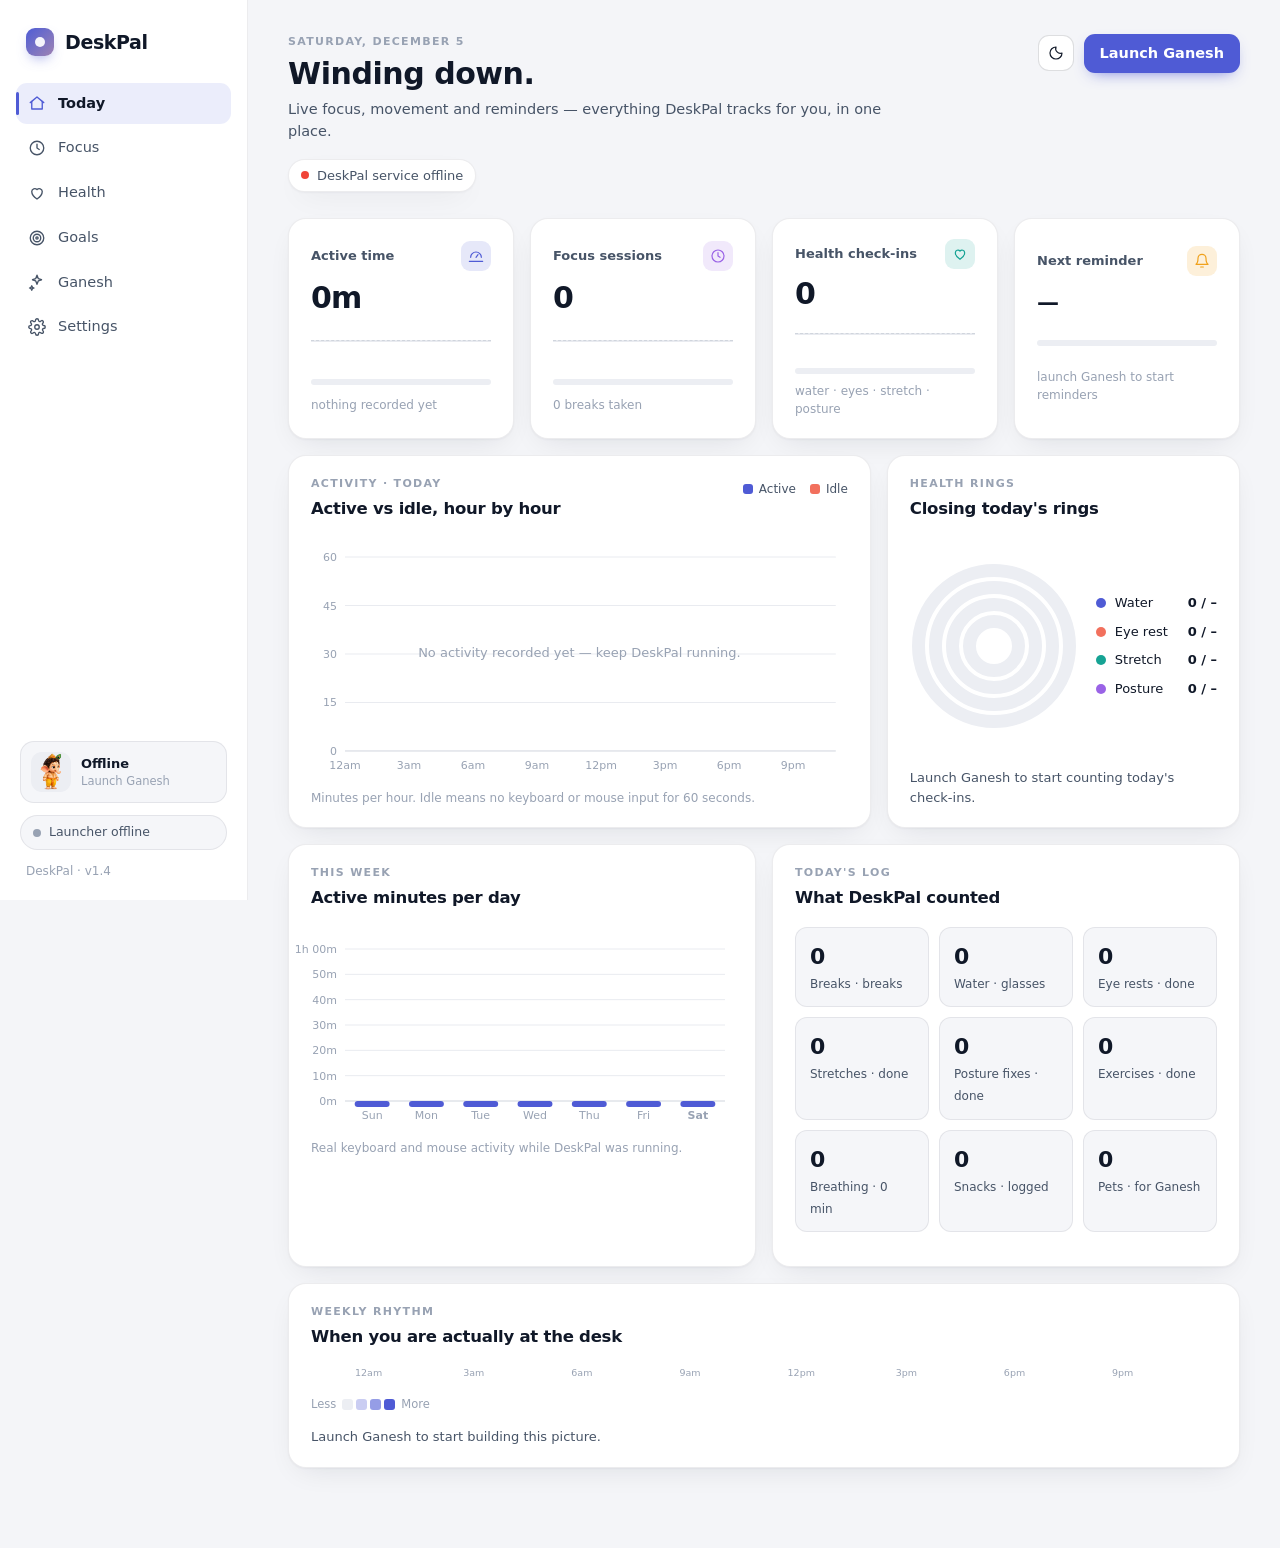
==== commit 5ad529c7: "DeskPal 1.4 — a properly detailed design pass: better graphs Charts - Activity chart: straight polyl" ====
--- a/deskpal_dashboard.html
+++ b/deskpal_dashboard.html
@@ -27,7 +27,7 @@
       <div class="presence-mini-text"><b id="presenceMiniState">Offline</b><small id="presenceMiniFoot">Launch Ganesh</small></div>
     </div>
     <div class="live-pill" id="livePill"><span class="dot"></span><span id="liveText">Connecting…</span></div>
-    <p class="version">DeskPal · v<span id="sideVersion">1.3</span></p>
+    <p class="version">DeskPal · v<span id="sideVersion">1.4</span></p>
   </div>
 </aside>
 
@@ -55,20 +55,23 @@
   <section id="today" class="view active" data-view="today">
     <div class="tiles">
       <article class="tile" data-goto="today">
-        <div class="tile-top"><span class="tile-label">Active time</span><span class="tile-icon t1"><svg viewBox="0 0 24 24"><path d="M4 14a8 8 0 1 1 16 0"/><path d="M12 14l3-4"/><path d="M2 20h20"/></svg></span></div>
+        <div class="tile-top"><span class="tile-label">Active time</span><span class="trend" id="tActiveTrend" hidden></span><span class="tile-icon t1"><svg viewBox="0 0 24 24"><path d="M4 14a8 8 0 1 1 16 0"/><path d="M12 14l3-4"/><path d="M2 20h20"/></svg></span></div>
         <b class="tile-value" id="tActive">0m</b>
+        <div class="tile-spark" id="tActiveSpark"></div>
         <div class="bar"><i id="tActiveBar" style="--p:0"></i></div>
         <small class="tile-foot" id="tActiveFoot">of your daily goal</small>
       </article>
       <article class="tile" data-goto="focus">
-        <div class="tile-top"><span class="tile-label">Focus sessions</span><span class="tile-icon t2"><svg viewBox="0 0 24 24"><circle cx="12" cy="12" r="9"/><path d="M12 7v5l3 2"/></svg></span></div>
+        <div class="tile-top"><span class="tile-label">Focus sessions</span><span class="trend" id="tFocusTrend" hidden></span><span class="tile-icon t2"><svg viewBox="0 0 24 24"><circle cx="12" cy="12" r="9"/><path d="M12 7v5l3 2"/></svg></span></div>
         <b class="tile-value" id="tFocus">0</b>
+        <div class="tile-spark" id="tFocusSpark"></div>
         <div class="bar"><i id="tFocusBar" style="--p:0"></i></div>
         <small class="tile-foot" id="tFocusFoot">completed today</small>
       </article>
       <article class="tile" data-goto="health">
-        <div class="tile-top"><span class="tile-label">Health check-ins</span><span class="tile-icon t3"><svg viewBox="0 0 24 24"><path d="M12 20s-7-4.5-7-10a4 4 0 0 1 7-2.5A4 4 0 0 1 19 10c0 5.5-7 10-7 10z"/></svg></span></div>
+        <div class="tile-top"><span class="tile-label">Health check-ins</span><span class="trend" id="tHealthTrend" hidden></span><span class="tile-icon t3"><svg viewBox="0 0 24 24"><path d="M12 20s-7-4.5-7-10a4 4 0 0 1 7-2.5A4 4 0 0 1 19 10c0 5.5-7 10-7 10z"/></svg></span></div>
         <b class="tile-value" id="tHealth">0</b>
+        <div class="tile-spark" id="tHealthSpark"></div>
         <div class="bar"><i id="tHealthBar" style="--p:0"></i></div>
         <small class="tile-foot" id="tHealthFoot">water · eyes · stretch · posture</small>
       </article>
@@ -92,7 +95,7 @@
             <span><i style="--c:var(--s2)"></i>Idle</span>
           </div>
         </div>
-        <div class="chart" id="activityChart" role="img" aria-label="Active versus idle minutes per hour today"></div>
+        <div class="chart skeleton" id="activityChart" role="img" aria-label="Active versus idle minutes per hour today"></div>
         <div class="chart-foot">Minutes per hour. Idle means no keyboard or mouse input for 60 seconds.</div>
       </article>
 
@@ -104,7 +107,7 @@
           </div>
         </div>
         <div class="rings-wrap">
-          <div class="rings" id="rings" role="img" aria-label="Progress towards today's water, eye rest, stretch and posture targets"></div>
+          <div class="rings skeleton" id="rings" role="img" aria-label="Progress towards today's water, eye rest, stretch and posture targets"></div>
           <div class="rings-legend" id="ringsLegend"></div>
         </div>
         <p class="hint" id="ringsHint">Targets live on the Health page — set them to match your day.</p>
@@ -120,7 +123,7 @@
           </div>
           <span class="status-chip" id="weekChip"></span>
         </div>
-        <div class="chart chart-sm" id="weekChart" role="img" aria-label="Active minutes per day, last seven days"></div>
+        <div class="chart chart-sm skeleton" id="weekChart" role="img" aria-label="Active minutes per day, last seven days"></div>
         <div class="chart-foot">Real keyboard and mouse activity while DeskPal was running.</div>
       </article>
       <article class="panel">
@@ -134,6 +137,24 @@
         <p class="hint" id="allTimeLine"></p>
       </article>
     </div>
+
+    <article class="panel">
+      <div class="panel-head">
+        <div>
+          <p class="eyebrow">WEEKLY RHYTHM</p>
+          <h2>When you are actually at the desk</h2>
+        </div>
+      </div>
+      <div class="heatmap-scroll">
+        <div class="heatmap-grid skeleton" id="heatmapGrid" role="img" aria-label="Active minutes by hour for each of the last seven days"></div>
+      </div>
+      <div class="heatmap-legend">
+        <span>Less</span>
+        <span class="scale"><i class="swatch" style="background:var(--surface-3)"></i><i class="swatch" style="background:var(--accent);opacity:.3"></i><i class="swatch" style="background:var(--accent);opacity:.6"></i><i class="swatch" style="background:var(--accent)"></i></span>
+        <span>More</span>
+      </div>
+      <p class="hint" id="heatmapFoot">Keep DeskPal running through the day and this fills in with your real rhythm.</p>
+    </article>
   </section>
 
   <!-- ─── FOCUS ─────────────────────────────────────────────── -->
@@ -405,7 +426,7 @@
       <div class="panel-head">
         <div>
           <p class="eyebrow">ABOUT</p>
-          <h2>DeskPal <span id="aboutVersion">1.3</span></h2>
+          <h2>DeskPal <span id="aboutVersion">1.4</span></h2>
         </div>
         <span class="status-chip" id="aboutStatus"></span>
       </div>
--- a/deskpal_dashboard.css
+++ b/deskpal_dashboard.css
@@ -232,8 +232,8 @@
 }
 .tile { display: grid; gap: 6px; cursor: pointer; transition: transform .15s, box-shadow .15s, border-color .15s; }
 .tile:hover { transform: translateY(-2px); box-shadow: var(--shadow-lift); border-color: var(--ring-strong); }
-.tile-top { display: flex; justify-content: space-between; align-items: center; }
-.tile-label { font-size: 13px; color: var(--ink-2); font-weight: 560; }
+.tile-top { display: flex; align-items: center; gap: 8px; }
+.tile-label { flex: 1; min-width: 0; font-size: 13px; color: var(--ink-2); font-weight: 560; overflow: hidden; text-overflow: ellipsis; white-space: nowrap; }
 .tile-icon { width: 30px; height: 30px; border-radius: 9px; display: grid; place-items: center; }
 .tile-icon svg { width: 16px; height: 16px; fill: none; stroke: currentColor; stroke-width: 1.8; stroke-linecap: round; stroke-linejoin: round; }
 .tile-icon.t1 { background: color-mix(in srgb, var(--s1) 14%, transparent); color: var(--s1); }
@@ -246,9 +246,23 @@
 .bar { height: 6px; border-radius: 6px; background: var(--surface-3); overflow: hidden; margin: 4px 0 2px; }
 .bar i { display: block; height: 100%; width: calc(var(--p, 0) * 100%); background: var(--accent); border-radius: 6px; transition: width .6s cubic-bezier(.2,.8,.2,1); }
 .bar i.done { background: var(--good); }
+.trend { display: inline-flex; align-items: center; gap: 3px; font-size: 11px; font-weight: 660; padding: 3px 7px 3px 6px; border-radius: 999px; background: var(--surface-2); color: var(--ink-2); white-space: nowrap; flex-shrink: 0; }
+.trend svg { width: 10px; height: 10px; fill: none; stroke: currentColor; stroke-width: 3; stroke-linecap: round; stroke-linejoin: round; }
+.trend.up { color: var(--good-text); background: color-mix(in srgb, var(--good) 13%, transparent); }
+.trend.down svg { transform: rotate(180deg); }
+.trend[hidden] { display: none; }
+.tile-spark { height: 32px; margin: 2px 0 8px; }
+.tile-spark svg { width: 100%; height: 100%; overflow: visible; display: block; }
+.tile-spark .spark-area { opacity: .16; }
+.tile-spark .spark-line { fill: none; stroke-width: 1.75; stroke-linecap: round; stroke-linejoin: round; }
+.tile-spark .spark-dot { }
+.tile-spark.empty { display: flex; align-items: center; }
+.tile-spark.empty::after { content: ""; display: block; width: 100%; height: 1px; background: var(--grid); border-top: 1px dashed var(--axis); }
 
 /* ─── panels & charts ─────────────────────────────────────── */
 .panel-head { display: flex; justify-content: space-between; align-items: flex-start; gap: 16px; margin-bottom: 16px; }
+.panel-head .trend { margin-top: 2px; }
+.panel-head-text { display: flex; align-items: center; gap: 10px; flex-wrap: wrap; }
 .panel-head .eyebrow { margin-bottom: 4px; }
 .legend { display: flex; flex-wrap: wrap; gap: 6px 14px; font-size: 12px; color: var(--ink-2); padding-top: 4px; }
 .legend i { display: inline-block; width: 10px; height: 10px; border-radius: 3px; background: var(--c); margin-right: 6px; vertical-align: -1px; }
@@ -265,7 +279,17 @@
 .chart .hit { fill: transparent; }
 .chart .crosshair { stroke: var(--axis); stroke-width: 1; stroke-dasharray: 3 3; }
 .chart .empty { fill: var(--muted); font-size: 13px; text-anchor: middle; }
+.chart .now-label { fill: var(--ink-2); font-size: 10px; font-weight: 650; }
+.chart.skeleton, .rings.skeleton, .heatmap-grid.skeleton {
+  border-radius: var(--radius-sm); background: linear-gradient(100deg, var(--surface-2) 30%, var(--surface-3) 45%, var(--surface-2) 60%);
+  background-size: 250% 100%; animation: shimmer 1.6s ease-in-out infinite;
+}
+@keyframes shimmer { 0% { background-position: 120% 0; } 100% { background-position: -20% 0; } }
 .chart .today-bar { stroke: var(--accent); stroke-width: 1.5; }
+.chart .avg-line { stroke: var(--axis); stroke-width: 1; }
+.chart .ref-label { fill: var(--ink-2); font-size: 10px; font-weight: 650; }
+.chart .ref-label.muted { fill: var(--muted); font-weight: 500; }
+.chart .bar-value { fill: var(--ink); font-size: 11px; font-weight: 650; font-variant-numeric: tabular-nums; }
 .chart-foot { font-size: 12px; color: var(--muted); margin-top: 12px; }
 .status-chip { font-size: 12px; font-weight: 600; color: var(--ink-2); background: var(--surface-2); padding: 5px 10px; border-radius: 999px; white-space: nowrap; border: 1px solid var(--ring); }
 .status-chip.on { color: var(--good-text); background: color-mix(in srgb, var(--good) 12%, transparent); border-color: color-mix(in srgb, var(--good) 25%, transparent); }
@@ -414,6 +438,20 @@
 .live-item.idle .ls-dot { background: var(--warn); }
 .live-item.off .ls-dot { background: var(--bad); }
 @keyframes pulse { 0%, 100% { box-shadow: 0 0 0 3px color-mix(in srgb, var(--good) 22%, transparent); } 50% { box-shadow: 0 0 0 6px color-mix(in srgb, var(--good) 8%, transparent); } }
+
+/* ─── weekly heatmap (Today) ──────────────────────────────── */
+.heatmap-scroll { overflow-x: auto; padding-bottom: 2px; }
+.heatmap-grid { display: grid; gap: 4px; min-width: 640px; }
+.heatmap-hourrow, .heatmap-day-row { display: flex; align-items: center; gap: 10px; }
+.heatmap-daylabel { width: 34px; flex-shrink: 0; font-size: 11.5px; color: var(--ink-2); font-weight: 600; text-align: right; }
+.heatmap-cells, .heatmap-hourlabels { flex: 1; display: flex; gap: 3px; min-width: 0; }
+.heatmap-hourlabels span { flex: 1; font-size: 9.5px; color: var(--muted); text-align: left; min-width: 0; }
+.heatmap-cell { flex: 1; aspect-ratio: 1; border-radius: 4px; background: var(--surface-3); min-width: 9px; cursor: default; transition: transform .1s ease, box-shadow .1s ease; }
+.heatmap-cell:hover { transform: scale(1.3); box-shadow: 0 0 0 1.5px var(--surface) , 0 2px 6px rgba(0,0,0,.25); position: relative; z-index: 2; }
+.heatmap-cell.today { box-shadow: 0 0 0 1.5px var(--accent) inset; }
+.heatmap-legend { display: flex; align-items: center; gap: 6px; font-size: 11.5px; color: var(--muted); margin-top: 14px; }
+.heatmap-legend .swatch { width: 11px; height: 11px; border-radius: 3px; }
+.heatmap-legend .scale { display: flex; gap: 3px; }
 
 /* ─── companion ───────────────────────────────────────────── */
 .emote-grid { display: grid; grid-template-columns: repeat(3, 1fr); gap: 8px; }
@@ -487,6 +525,7 @@
 @media (max-width: 960px) {
   .tiles { grid-template-columns: repeat(2, 1fr); }
   .grid-2, .health-grid { grid-template-columns: 1fr; }
+  .heatmap-daylabel { width: 28px; }
   .emote-grid { grid-template-columns: repeat(2, 1fr); }
   .stat-row { grid-template-columns: repeat(2, 1fr); }
 }
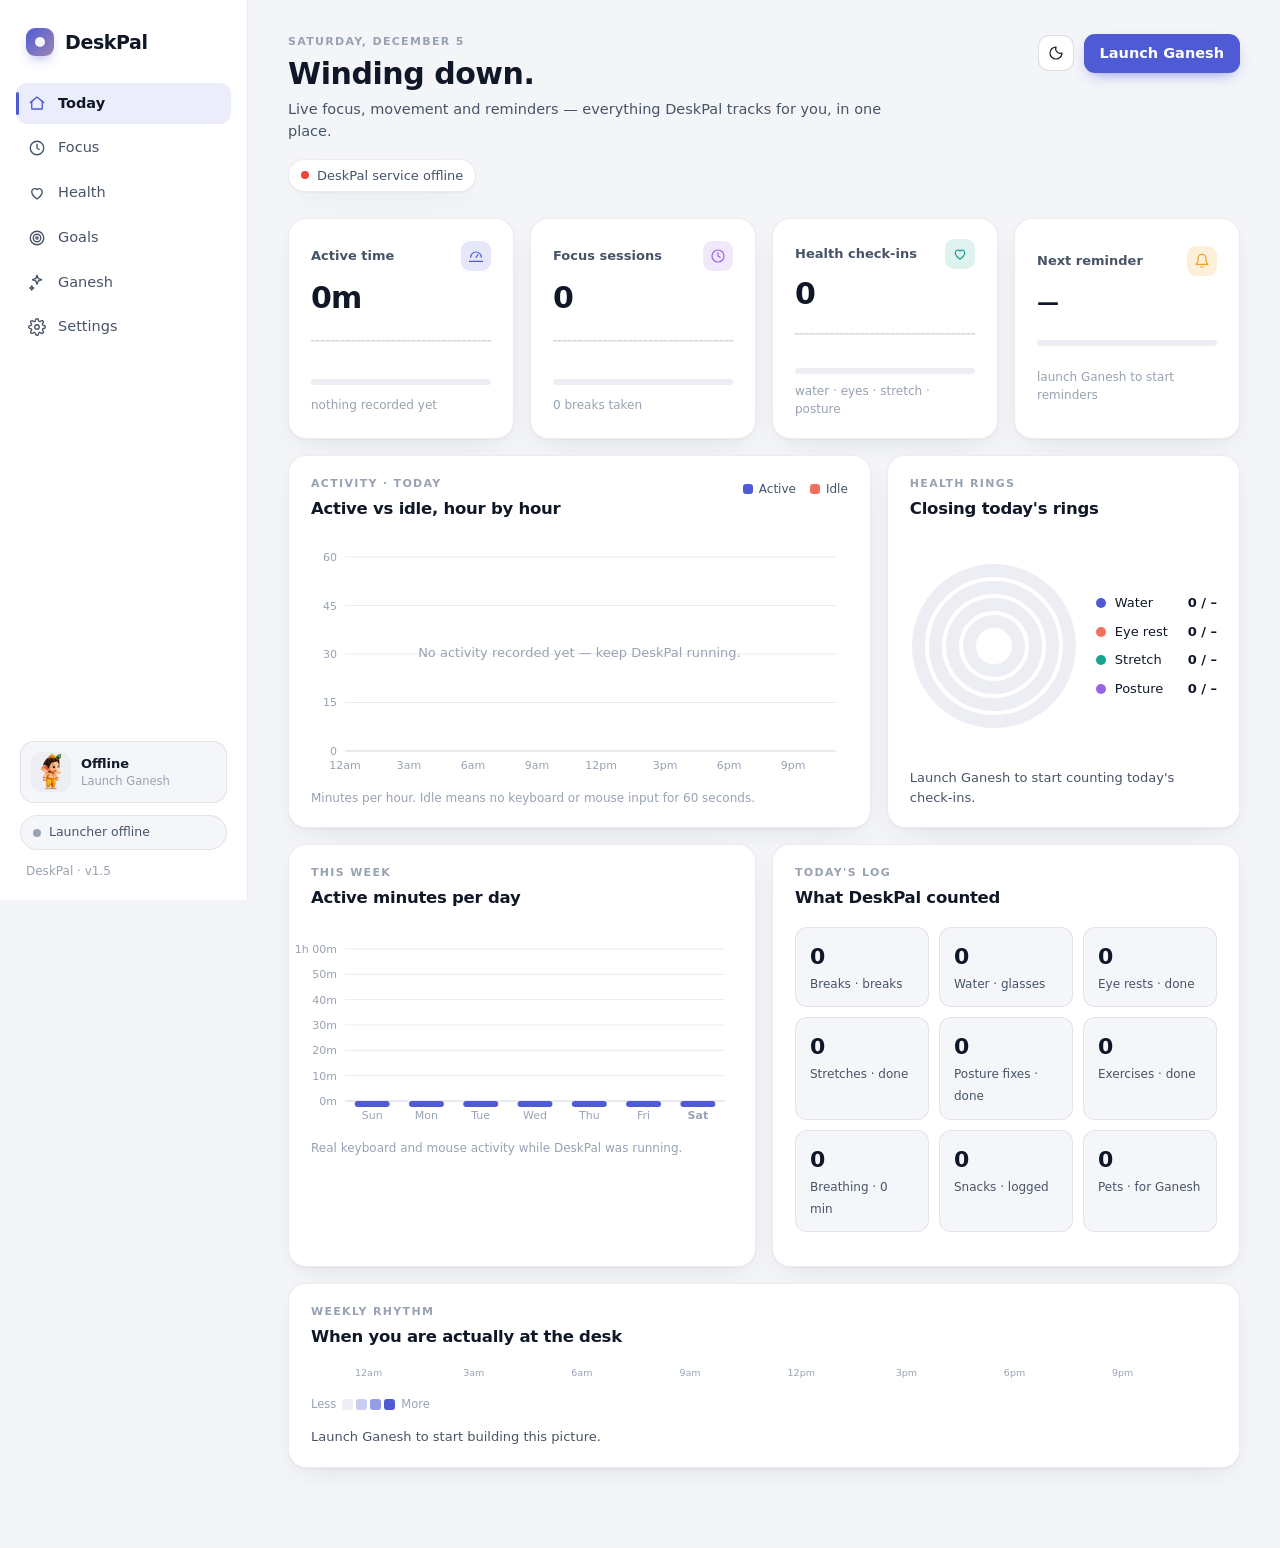
==== commit 89605870: "DeskPal 1.5 — study sessions, timetable and health you can actually edit * New: study sessions track" ====
--- a/deskpal_dashboard.html
+++ b/deskpal_dashboard.html
@@ -27,7 +27,7 @@
       <div class="presence-mini-text"><b id="presenceMiniState">Offline</b><small id="presenceMiniFoot">Launch Ganesh</small></div>
     </div>
     <div class="live-pill" id="livePill"><span class="dot"></span><span id="liveText">Connecting…</span></div>
-    <p class="version">DeskPal · v<span id="sideVersion">1.4</span></p>
+    <p class="version">DeskPal · v<span id="sideVersion">1.5</span></p>
   </div>
 </aside>
 
@@ -188,6 +188,7 @@
             <input id="focusMinutes" type="number" min="5" max="120" step="5" value="25">
           </label>
           <button class="btn primary" id="focusStart">Start focus</button>
+          <button class="btn soft" id="studyStart">Start study session</button>
           <button class="btn ghost" id="focusStop" disabled>Stop</button>
           <button class="btn ghost" id="breakStart">Take a break</button>
         </div>
@@ -216,6 +217,47 @@
         </article>
       </div>
     </div>
+
+    <article class="panel">
+      <div class="panel-head">
+        <div>
+          <p class="eyebrow">YOUR TIMETABLE</p>
+          <h2>What's on, and when</h2>
+          <p class="sub">Add your classes, work blocks or study sessions once — DeskPal shows what's now and what's next, right here.</p>
+        </div>
+        <span class="status-chip" id="timetableStatus"></span>
+      </div>
+      <div class="tt-now" id="ttNow"></div>
+      <form class="tt-form" id="ttForm">
+        <div class="tt-form-row">
+          <label class="field">Day
+            <select id="ttDay">
+              <option value="0">Monday</option><option value="1">Tuesday</option><option value="2">Wednesday</option>
+              <option value="3">Thursday</option><option value="4">Friday</option><option value="5">Saturday</option>
+              <option value="6">Sunday</option>
+            </select>
+          </label>
+          <label class="field">Starts
+            <input id="ttStart" type="time" value="09:00" required>
+          </label>
+          <label class="field">Ends
+            <input id="ttEnd" type="time" value="10:00" required>
+          </label>
+          <label class="field">Kind
+            <select id="ttKind">
+              <option value="study">Study</option><option value="class">Class</option>
+              <option value="work">Work</option><option value="break">Break</option><option value="other">Other</option>
+            </select>
+          </label>
+          <label class="field grow">Label
+            <input id="ttLabel" maxlength="40" placeholder="e.g. Physics revision" required>
+          </label>
+          <button class="btn primary" type="submit">Add block</button>
+        </div>
+      </form>
+      <div id="ttList" class="tt-week"></div>
+      <p class="hint">Study blocks can start a tracked study session in one click. Times use your computer's clock.</p>
+    </article>
   </section>
 
   <!-- ─── HEALTH ────────────────────────────────────────────── -->
@@ -300,7 +342,7 @@
           <button class="btn ghost sm" id="addExercise">+ Add</button>
         </div>
         <div id="exerciseList" class="list"></div>
-        <p class="hint">Tick an exercise when you have done it — it counts in the chart and in Ganesh's blessings.</p>
+        <p class="hint">Tick an exercise when you have done it — it builds a streak, counts in the chart, and in Ganesh's blessings.</p>
       </article>
     </div>
   </section>
@@ -426,7 +468,7 @@
       <div class="panel-head">
         <div>
           <p class="eyebrow">ABOUT</p>
-          <h2>DeskPal <span id="aboutVersion">1.4</span></h2>
+          <h2>DeskPal <span id="aboutVersion">1.5</span></h2>
         </div>
         <span class="status-chip" id="aboutStatus"></span>
       </div>
--- a/deskpal_dashboard.css
+++ b/deskpal_dashboard.css
@@ -401,6 +401,7 @@
 .item .btn.done-btn { background: color-mix(in srgb, var(--good) 16%, transparent); color: var(--good-text); border-color: transparent; }
 .item .btn.del { padding: 6px 9px; color: var(--muted); }
 .item select.mini { padding: 5px 8px; font-size: 12.5px; border-radius: 8px; }
+.item input.mini { width: 52px; padding: 5px 6px; font-size: 12.5px; border-radius: 8px; text-align: center; }
 .empty-list { color: var(--muted); font-size: 13px; padding: 16px; text-align: center; border: 1px dashed var(--ring-strong); border-radius: 13px; }
 .streak-badge { font-size: 11px; font-weight: 640; color: var(--ink-2); background: var(--surface); border: 1px solid var(--ring); padding: 2px 8px; border-radius: 999px; margin-left: 8px; vertical-align: 1px; }
 .week-dots { display: inline-flex; gap: 4px; margin-left: 10px; vertical-align: middle; }
@@ -452,6 +453,31 @@
 .heatmap-legend { display: flex; align-items: center; gap: 6px; font-size: 11.5px; color: var(--muted); margin-top: 14px; }
 .heatmap-legend .swatch { width: 11px; height: 11px; border-radius: 3px; }
 .heatmap-legend .scale { display: flex; gap: 3px; }
+
+/* ─── timetable (Focus) ───────────────────────────────────── */
+.tt-now { display: flex; flex-wrap: wrap; gap: 8px; margin-bottom: 16px; }
+.tt-now .chip { display: inline-flex; align-items: center; gap: 8px; padding: 8px 13px; border-radius: 12px; font-size: 13px; font-weight: 600; background: var(--surface-2); border: 1px solid var(--ring); color: var(--ink-2); }
+.tt-now .chip b { color: var(--ink); font-weight: 650; }
+.tt-now .chip.now { background: color-mix(in srgb, var(--good) 12%, transparent); border-color: color-mix(in srgb, var(--good) 30%, transparent); color: var(--good-text); }
+.tt-now .chip.now .dot { width: 7px; height: 7px; border-radius: 50%; background: var(--good); animation: pulse 2s ease-in-out infinite; }
+.tt-form { margin-bottom: 16px; }
+.tt-form-row { display: flex; gap: 10px; align-items: flex-end; flex-wrap: wrap; }
+.tt-form-row .field select, .tt-form-row .field input[type=time] { min-width: 108px; }
+.tt-week { display: grid; gap: 14px; }
+.tt-day { display: grid; gap: 8px; }
+.tt-day-label { font-size: 12px; font-weight: 660; letter-spacing: .06em; text-transform: uppercase; color: var(--muted); }
+.tt-block { display: flex; align-items: center; gap: 12px; padding: 11px 14px; border-radius: var(--radius-sm); background: var(--surface-2); border: 1px solid var(--ring); }
+.tt-block-time { font-size: 12.5px; font-weight: 650; color: var(--ink-2); min-width: 108px; font-variant-numeric: tabular-nums; }
+.tt-block-kind { width: 8px; height: 8px; border-radius: 50%; flex-shrink: 0; background: var(--c); }
+.tt-block-label { flex: 1; font-weight: 600; min-width: 0; overflow: hidden; text-overflow: ellipsis; white-space: nowrap; }
+.tt-block.active { border-color: color-mix(in srgb, var(--good) 35%, var(--ring)); background: color-mix(in srgb, var(--good) 8%, var(--surface-2)); }
+.tt-block .btn { flex-shrink: 0; }
+
+/* ─── water mini-timeline (Health) ───────────────────────────── */
+.water-timeline { display: flex; gap: 2px; margin-top: 4px; }
+.water-timeline i { flex: 1; height: 16px; border-radius: 3px; background: var(--surface-3); }
+.water-timeline i.on { background: var(--s1); }
+.rcard-undo { padding: 6px 8px; font-size: 13px; color: var(--muted); }
 
 /* ─── companion ───────────────────────────────────────────── */
 .emote-grid { display: grid; grid-template-columns: repeat(3, 1fr); gap: 8px; }
